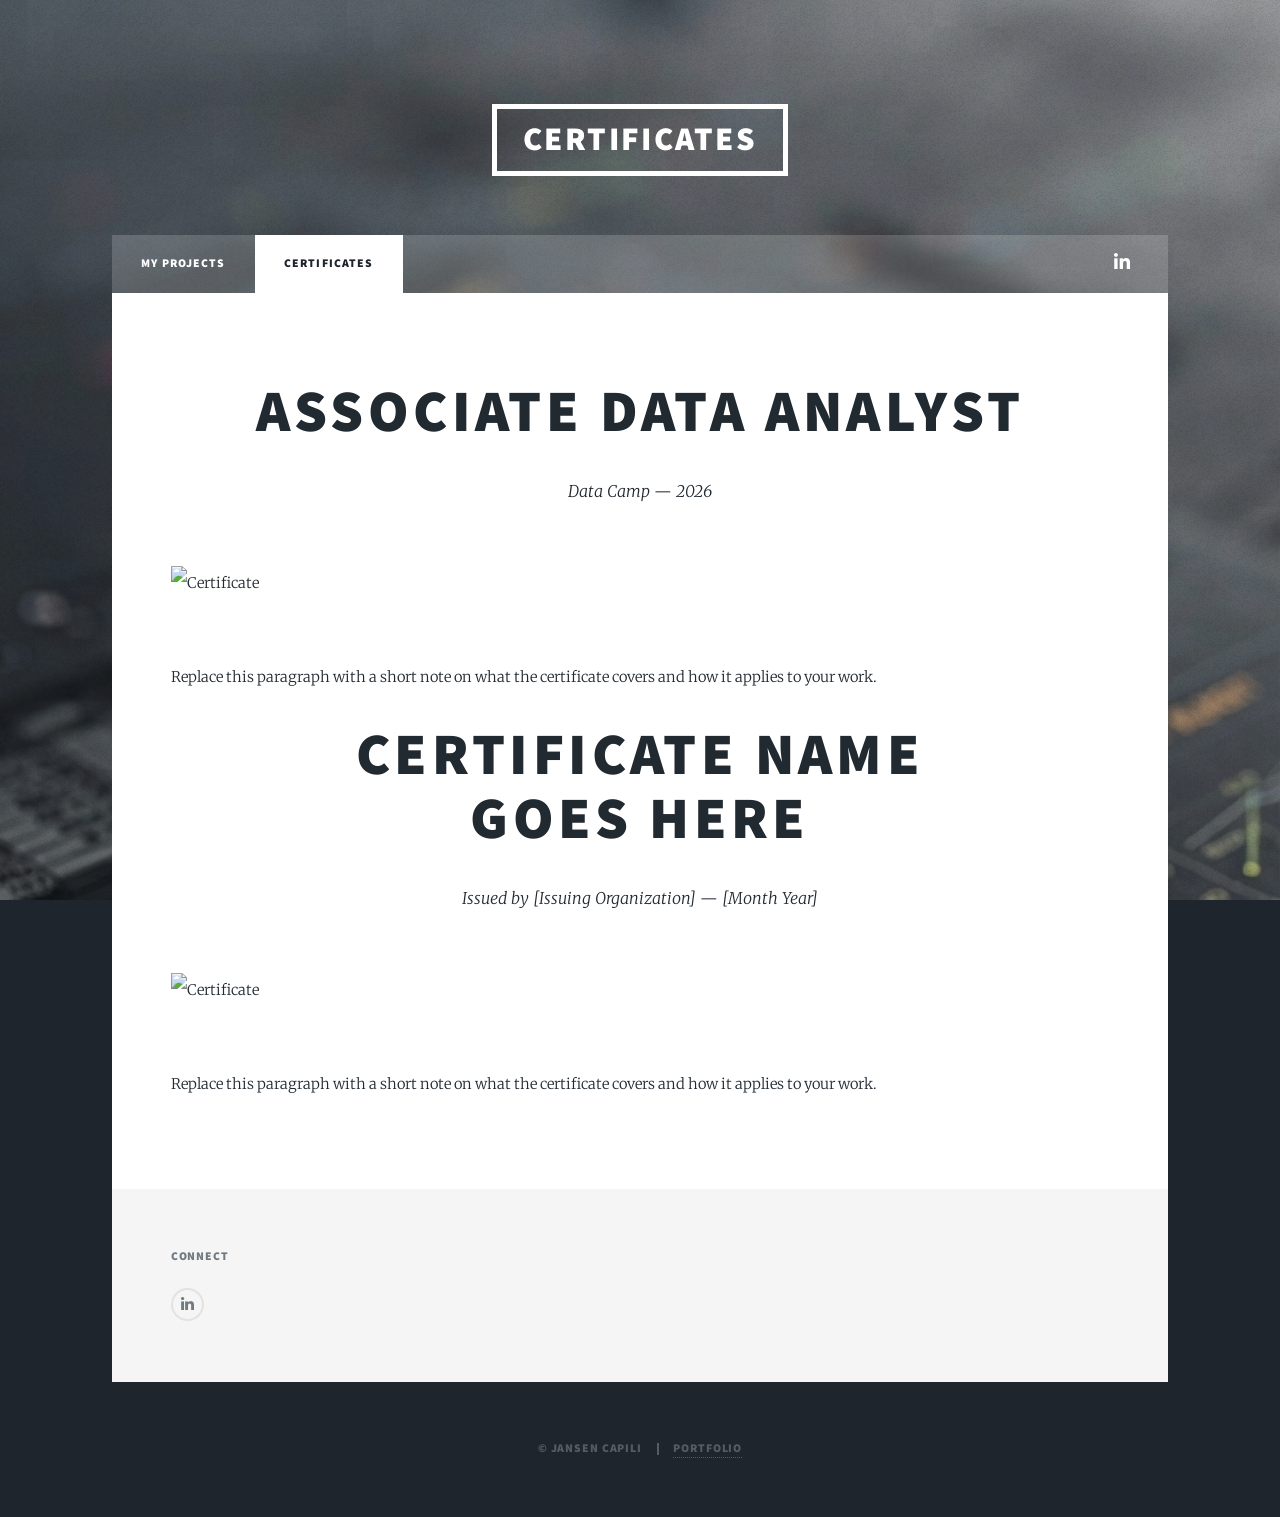
==== certificate.html @ ff9d9c73 "Update certificate image source to PDF file" ====
<!DOCTYPE HTML>
<html>
	<head>
		<title>Certificates | Jansen Capili</title>
		<meta charset="utf-8" />
		<meta name="viewport" content="width=device-width, initial-scale=1, user-scalable=no" />
		<link rel="stylesheet" href="assets/css/main.css" />
		<noscript><link rel="stylesheet" href="assets/css/noscript.css" /></noscript>
	</head>
	<body class="is-preload">

		<!-- Wrapper -->
			<div id="wrapper">

				<!-- Header -->
					<header id="header">
						<a href="index.html" class="logo">CERTIFICATES</a>
					</header>

				<!-- Nav -->
					<nav id="nav">
						<ul class="links">
							<li><a href="index.html">My Projects</a></li>
							<li class="active"><a href="certificate.html">Certificates</a></li>
						</ul>
						<ul class="icons">
							<li><a href="https://www.linkedin.com/in/gerryjansencapili/" target="_blank" class="icon brands fa-linkedin-in"><span class="label">LinkedIn</span></a></li>
						</ul>
					</nav>

				<!-- Main -->
					<div id="main">

						<!-- Post -->
							<section class="post">
								<header class="major">
									<h1>Associate Data Analyst<br /></h1>
									<p>Data Camp — 2026</p>
								</header>
								<div class="image main"><img src="Certificates/Associate Data Analyst.pdf" alt="Certificate" /></div>
								<p>Replace this paragraph with a short note on what the certificate covers and how it applies to your work.</p>

								<header class="major">
									<h1>Certificate Name<br />
									Goes Here</h1>
									<p>Issued by [Issuing Organization] — [Month Year]</p>
								</header>
								<div class="image main"><img src="images/certificate.jpg" alt="Certificate" /></div>
								<p>Replace this paragraph with a short note on what the certificate covers and how it applies to your work.</p>

							</section>

					</div>

				<!-- Footer -->
					<footer id="footer">
						<section>
							<h3>Connect</h3>
							<ul class="icons alt">
								<li><a href="https://www.linkedin.com/in/gerryjansencapili/" target="_blank" class="icon brands alt fa-linkedin-in"><span class="label">LinkedIn</span></a></li>
							</ul>
						</section>
					</footer>

				<!-- Copyright -->
					<div id="copyright">
						<ul><li>&copy; Jansen Capili</li><li><a href="https://html5up.net">Portfolio</a></li></ul>
					</div>

			</div>

		<!-- Scripts -->
			<script src="assets/js/jquery.min.js"></script>
			<script src="assets/js/jquery.scrollex.min.js"></script>
			<script src="assets/js/jquery.scrolly.min.js"></script>
			<script src="assets/js/browser.min.js"></script>
			<script src="assets/js/breakpoints.min.js"></script>
			<script src="assets/js/util.js"></script>
			<script src="assets/js/main.js"></script>

	</body>
</html>
---- assets/css/main.css ----
@import url(fontawesome-all.min.css);
@import url("https://fonts.googleapis.com/css?family=Merriweather:300,700,300italic,700italic|Source+Sans+Pro:900");

/*
	Massively by HTML5 UP
	html5up.net | @ajlkn
	Free for personal and commercial use under the CCA 3.0 license (html5up.net/license)
*/

html, body, div, span, applet, object,
iframe, h1, h2, h3, h4, h5, h6, p, blockquote,
pre, a, abbr, acronym, address, big, cite,
code, del, dfn, em, img, ins, kbd, q, s, samp,
small, strike, strong, sub, sup, tt, var, b,
u, i, center, dl, dt, dd, ol, ul, li, fieldset,
form, label, legend, table, caption, tbody,
tfoot, thead, tr, th, td, article, aside,
canvas, details, embed, figure, figcaption,
footer, header, hgroup, menu, nav, output, ruby,
section, summary, time, mark, audio, video {
	margin: 0;
	padding: 0;
	border: 0;
	font-size: 100%;
	font: inherit;
	vertical-align: baseline;}

article, aside, details, figcaption, figure,
footer, header, hgroup, menu, nav, section {
	display: block;}

body {
	line-height: 1;
}

ol, ul {
	list-style: none;
}

blockquote, q {
	quotes: none;
}

	blockquote:before, blockquote:after, q:before, q:after {
		content: '';
		content: none;
	}

table {
	border-collapse: collapse;
	border-spacing: 0;
}

body {
	-webkit-text-size-adjust: none;
}

mark {
	background-color: transparent;
	color: inherit;
}

input::-moz-focus-inner {
	border: 0;
	padding: 0;
}

input, select, textarea {
	-moz-appearance: none;
	-webkit-appearance: none;
	-ms-appearance: none;
	appearance: none;
}

/* Basic */

	@-ms-viewport {
		width: device-width;
	}

	body {
		-ms-overflow-style: scrollbar;
	}

	@media screen and (max-width: 480px) {

		html, body {
			min-width: 320px;
		}

	}

	html {
		box-sizing: border-box;
	}

	*, *:before, *:after {
		box-sizing: inherit;
	}

	body {
		background-color: #1e252d;
	}

		body.is-preload *, body.is-preload *:before, body.is-preload *:after {
			-moz-animation: none !important;
			-webkit-animation: none !important;
			-ms-animation: none !important;
			animation: none !important;
			-moz-transition: none !important;
			-webkit-transition: none !important;
			-ms-transition: none !important;
			transition: none !important;
		}

/* Type */

	html {
		font-size: 16pt;
	}

		@media screen and (max-width: 1680px) {

			html {
				font-size: 12pt;
			}

		}

		@media screen and (max-width: 1280px) {

			html {
				font-size: 11pt;
			}

		}

		@media screen and (max-width: 360px) {

			html {
				font-size: 10pt;
			}

		}

	body {
		color: #212931;
	}

	body, input, select, textarea {
		font-family: "Merriweather", Georgia, serif;
		font-weight: 300;
		font-size: 1rem;
		line-height: 2.375;
	}

	a {
		-moz-transition: color 0.2s ease-in-out, background-color 0.2s ease-in-out, border-color 0.2s ease-in-out, box-shadow 0.2s ease-in-out;
		-webkit-transition: color 0.2s ease-in-out, background-color 0.2s ease-in-out, border-color 0.2s ease-in-out, box-shadow 0.2s ease-in-out;
		-ms-transition: color 0.2s ease-in-out, background-color 0.2s ease-in-out, border-color 0.2s ease-in-out, box-shadow 0.2s ease-in-out;
		transition: color 0.2s ease-in-out, background-color 0.2s ease-in-out, border-color 0.2s ease-in-out, box-shadow 0.2s ease-in-out;
		border-bottom: dotted 1px;
		text-decoration: none;
	}

		a:hover {
			border-bottom-color: transparent;
		}

	strong, b {
		font-weight: 600;
	}

	em, i {
		font-style: italic;
	}

	p {
		text-align: justify;
		margin: 0 0 2rem 0;
	}

	h1, h2, h3, h4, h5, h6 {
		font-family: "Source Sans Pro", Helvetica, sans-serif;
		font-weight: 900;
		line-height: 1.5;
		letter-spacing: 0.075em;
		text-transform: uppercase;
		margin: 0 0 1rem 0;
	}

		h1 a, h2 a, h3 a, h4 a, h5 a, h6 a {
			border-bottom: 0;
			color: inherit;
			text-decoration: none;
		}

	h1 {
		font-size: 4rem;
		line-height: 1.1;
		margin: 0 0 2rem 0;
	}

	h2 {
		font-size: 1.75rem;
		line-height: 1.3;
		margin: 0 0 1.5rem 0;
	}

	h3 {
		font-size: 1.25rem;
		margin: 0 0 1.5rem 0;
	}

	h4 {
		font-size: 1rem;
	}

	h5 {
		font-size: 0.9rem;
	}

	h6 {
		font-size: 0.8rem;
	}

	sub {
		font-size: 0.8rem;
		position: relative;
		top: 0.5rem;
	}

	sup {
		font-size: 0.8rem;
		position: relative;
		top: -0.5rem;
	}

	blockquote {
		border-left: solid 4px;
		font-style: italic;
		margin: 0 0 2rem 0;
		padding: 0.5rem 0 0.5rem 2rem;
	}

	code {
		border: solid 2px;
		font-family: "Courier New", monospace;
		font-size: 0.9rem;
		margin: 0 0.25rem;
		padding: 0.25rem 0.65rem;
	}

	pre {
		-webkit-overflow-scrolling: touch;
		font-family: "Courier New", monospace;
		font-size: 0.9rem;
		margin: 0 0 2rem 0;
	}

		pre code {
			display: block;
			line-height: 1.75;
			padding: 1rem 1.5rem;
			overflow-x: auto;
		}

	hr {
		border: 0;
		border-bottom: solid 2px;
		margin: 3rem 0;
	}

		hr.major {
			margin: 5rem 0;
		}

	.align-left {
		text-align: left;
	}

	.align-center {
		text-align: center;
	}

	.align-right {
		text-align: right;
	}

	input, select, textarea {
		color: #212931;
	}

	a {
		color: #212931;
		border-bottom-color: rgba(33, 41, 49, 0.5);
	}

		a:hover {
			border-bottom-color: transparent;
			color: #18bfef !important;
		}

	strong, b {
		color: #212931;
	}

	h1, h2, h3, h4, h5, h6 {
		color: #212931;
	}

	blockquote {
		border-left-color: #eeeeee;
	}

	code {
		background: rgba(220, 220, 220, 0.25);
		border-color: #eeeeee;
	}

	hr {
		border-bottom-color: #eeeeee;
	}

/* Row */

	.row {
		display: flex;
		flex-wrap: wrap;
		box-sizing: border-box;
		align-items: stretch;
	}

		.row > * {
			box-sizing: border-box;
		}

		.row.gtr-uniform > * > :last-child {
			margin-bottom: 0;
		}

		.row.aln-left {
			justify-content: flex-start;
		}

		.row.aln-center {
			justify-content: center;
		}

		.row.aln-right {
			justify-content: flex-end;
		}

		.row.aln-top {
			align-items: flex-start;
		}

		.row.aln-middle {
			align-items: center;
		}

		.row.aln-bottom {
			align-items: flex-end;
		}

		.row > .imp {
			order: -1;
		}

		.row > .col-1 {
			width: 8.33333%;
		}

		.row > .off-1 {
			margin-left: 8.33333%;
		}

		.row > .col-2 {
			width: 16.66667%;
		}

		.row > .off-2 {
			margin-left: 16.66667%;
		}

		.row > .col-3 {
			width: 25%;
		}

		.row > .off-3 {
			margin-left: 25%;
		}

		.row > .col-4 {
			width: 33.33333%;
		}

		.row > .off-4 {
			margin-left: 33.33333%;
		}

		.row > .col-5 {
			width: 41.66667%;
		}

		.row > .off-5 {
			margin-left: 41.66667%;
		}

		.row > .col-6 {
			width: 50%;
		}

		.row > .off-6 {
			margin-left: 50%;
		}

		.row > .col-7 {
			width: 58.33333%;
		}

		.row > .off-7 {
			margin-left: 58.33333%;
		}

		.row > .col-8 {
			width: 66.66667%;
		}

		.row > .off-8 {
			margin-left: 66.66667%;
		}

		.row > .col-9 {
			width: 75%;
		}

		.row > .off-9 {
			margin-left: 75%;
		}

		.row > .col-10 {
			width: 83.33333%;
		}

		.row > .off-10 {
			margin-left: 83.33333%;
		}

		.row > .col-11 {
			width: 91.66667%;
		}

		.row > .off-11 {
			margin-left: 91.66667%;
		}

		.row > .col-12 {
			width: 100%;
		}

		.row > .off-12 {
			margin-left: 100%;
		}

		.row.gtr-0 {
			margin-top: 0;
			margin-left: 0rem;
		}

			.row.gtr-0 > * {
				padding: 0 0 0 0rem;
			}

			.row.gtr-0.gtr-uniform {
				margin-top: 0rem;
			}

				.row.gtr-0.gtr-uniform > * {
					padding-top: 0rem;
				}

		.row.gtr-25 {
			margin-top: 0;
			margin-left: -0.375rem;
		}

			.row.gtr-25 > * {
				padding: 0 0 0 0.375rem;
			}

			.row.gtr-25.gtr-uniform {
				margin-top: -0.375rem;
			}

				.row.gtr-25.gtr-uniform > * {
					padding-top: 0.375rem;
				}

		.row.gtr-50 {
			margin-top: 0;
			margin-left: -0.75rem;
		}

			.row.gtr-50 > * {
				padding: 0 0 0 0.75rem;
			}

			.row.gtr-50.gtr-uniform {
				margin-top: -0.75rem;
			}

				.row.gtr-50.gtr-uniform > * {
					padding-top: 0.75rem;
				}

		.row {
			margin-top: 0;
			margin-left: -1.5rem;
		}

			.row > * {
				padding: 0 0 0 1.5rem;
			}

			.row.gtr-uniform {
				margin-top: -1.5rem;
			}

				.row.gtr-uniform > * {
					padding-top: 1.5rem;
				}

		.row.gtr-150 {
			margin-top: 0;
			margin-left: -2.25rem;
		}

			.row.gtr-150 > * {
				padding: 0 0 0 2.25rem;
			}

			.row.gtr-150.gtr-uniform {
				margin-top: -2.25rem;
			}

				.row.gtr-150.gtr-uniform > * {
					padding-top: 2.25rem;
				}

		.row.gtr-200 {
			margin-top: 0;
			margin-left: -3rem;
		}

			.row.gtr-200 > * {
				padding: 0 0 0 3rem;
			}

			.row.gtr-200.gtr-uniform {
				margin-top: -3rem;
			}

				.row.gtr-200.gtr-uniform > * {
					padding-top: 3rem;
				}

		@media screen and (max-width: 1680px) {

			.row {
				display: flex;
				flex-wrap: wrap;
				box-sizing: border-box;
				align-items: stretch;
			}

				.row > * {
					box-sizing: border-box;
				}

				.row.gtr-uniform > * > :last-child {
					margin-bottom: 0;
				}

				.row.aln-left {
					justify-content: flex-start;
				}

				.row.aln-center {
					justify-content: center;
				}

				.row.aln-right {
					justify-content: flex-end;
				}

				.row.aln-top {
					align-items: flex-start;
				}

				.row.aln-middle {
					align-items: center;
				}

				.row.aln-bottom {
					align-items: flex-end;
				}

				.row > .imp-xlarge {
					order: -1;
				}

				.row > .col-1-xlarge {
					width: 8.33333%;
				}

				.row > .off-1-xlarge {
					margin-left: 8.33333%;
				}

				.row > .col-2-xlarge {
					width: 16.66667%;
				}

				.row > .off-2-xlarge {
					margin-left: 16.66667%;
				}

				.row > .col-3-xlarge {
					width: 25%;
				}

				.row > .off-3-xlarge {
					margin-left: 25%;
				}

				.row > .col-4-xlarge {
					width: 33.33333%;
				}

				.row > .off-4-xlarge {
					margin-left: 33.33333%;
				}

				.row > .col-5-xlarge {
					width: 41.66667%;
				}

				.row > .off-5-xlarge {
					margin-left: 41.66667%;
				}

				.row > .col-6-xlarge {
					width: 50%;
				}

				.row > .off-6-xlarge {
					margin-left: 50%;
				}

				.row > .col-7-xlarge {
					width: 58.33333%;
				}

				.row > .off-7-xlarge {
					margin-left: 58.33333%;
				}

				.row > .col-8-xlarge {
					width: 66.66667%;
				}

				.row > .off-8-xlarge {
					margin-left: 66.66667%;
				}

				.row > .col-9-xlarge {
					width: 75%;
				}

				.row > .off-9-xlarge {
					margin-left: 75%;
				}

				.row > .col-10-xlarge {
					width: 83.33333%;
				}

				.row > .off-10-xlarge {
					margin-left: 83.33333%;
				}

				.row > .col-11-xlarge {
					width: 91.66667%;
				}

				.row > .off-11-xlarge {
					margin-left: 91.66667%;
				}

				.row > .col-12-xlarge {
					width: 100%;
				}

				.row > .off-12-xlarge {
					margin-left: 100%;
				}

				.row.gtr-0 {
					margin-top: 0;
					margin-left: 0rem;
				}

					.row.gtr-0 > * {
						padding: 0 0 0 0rem;
					}

					.row.gtr-0.gtr-uniform {
						margin-top: 0rem;
					}

						.row.gtr-0.gtr-uniform > * {
							padding-top: 0rem;
						}

				.row.gtr-25 {
					margin-top: 0;
					margin-left: -0.375rem;
				}

					.row.gtr-25 > * {
						padding: 0 0 0 0.375rem;
					}

					.row.gtr-25.gtr-uniform {
						margin-top: -0.375rem;
					}

						.row.gtr-25.gtr-uniform > * {
							padding-top: 0.375rem;
						}

				.row.gtr-50 {
					margin-top: 0;
					margin-left: -0.75rem;
				}

					.row.gtr-50 > * {
						padding: 0 0 0 0.75rem;
					}

					.row.gtr-50.gtr-uniform {
						margin-top: -0.75rem;
					}

						.row.gtr-50.gtr-uniform > * {
							padding-top: 0.75rem;
						}

				.row {
					margin-top: 0;
					margin-left: -1.5rem;
				}

					.row > * {
						padding: 0 0 0 1.5rem;
					}

					.row.gtr-uniform {
						margin-top: -1.5rem;
					}

						.row.gtr-uniform > * {
							padding-top: 1.5rem;
						}

				.row.gtr-150 {
					margin-top: 0;
					margin-left: -2.25rem;
				}

					.row.gtr-150 > * {
						padding: 0 0 0 2.25rem;
					}

					.row.gtr-150.gtr-uniform {
						margin-top: -2.25rem;
					}

						.row.gtr-150.gtr-uniform > * {
							padding-top: 2.25rem;
						}

				.row.gtr-200 {
					margin-top: 0;
					margin-left: -3rem;
				}

					.row.gtr-200 > * {
						padding: 0 0 0 3rem;
					}

					.row.gtr-200.gtr-uniform {
						margin-top: -3rem;
					}

						.row.gtr-200.gtr-uniform > * {
							padding-top: 3rem;
						}

		}

		@media screen and (max-width: 1280px) {

			.row {
				display: flex;
				flex-wrap: wrap;
				box-sizing: border-box;
				align-items: stretch;
			}

				.row > * {
					box-sizing: border-box;
				}

				.row.gtr-uniform > * > :last-child {
					margin-bottom: 0;
				}

				.row.aln-left {
					justify-content: flex-start;
				}

				.row.aln-center {
					justify-content: center;
				}

				.row.aln-right {
					justify-content: flex-end;
				}

				.row.aln-top {
					align-items: flex-start;
				}

				.row.aln-middle {
					align-items: center;
				}

				.row.aln-bottom {
					align-items: flex-end;
				}

				.row > .imp-large {
					order: -1;
				}

				.row > .col-1-large {
					width: 8.33333%;
				}

				.row > .off-1-large {
					margin-left: 8.33333%;
				}

				.row > .col-2-large {
					width: 16.66667%;
				}

				.row > .off-2-large {
					margin-left: 16.66667%;
				}

				.row > .col-3-large {
					width: 25%;
				}

				.row > .off-3-large {
					margin-left: 25%;
				}

				.row > .col-4-large {
					width: 33.33333%;
				}

				.row > .off-4-large {
					margin-left: 33.33333%;
				}

				.row > .col-5-large {
					width: 41.66667%;
				}

				.row > .off-5-large {
					margin-left: 41.66667%;
				}

				.row > .col-6-large {
					width: 50%;
				}

				.row > .off-6-large {
					margin-left: 50%;
				}

				.row > .col-7-large {
					width: 58.33333%;
				}

				.row > .off-7-large {
					margin-left: 58.33333%;
				}

				.row > .col-8-large {
					width: 66.66667%;
				}

				.row > .off-8-large {
					margin-left: 66.66667%;
				}

				.row > .col-9-large {
					width: 75%;
				}

				.row > .off-9-large {
					margin-left: 75%;
				}

				.row > .col-10-large {
					width: 83.33333%;
				}

				.row > .off-10-large {
					margin-left: 83.33333%;
				}

				.row > .col-11-large {
					width: 91.66667%;
				}

				.row > .off-11-large {
					margin-left: 91.66667%;
				}

				.row > .col-12-large {
					width: 100%;
				}

				.row > .off-12-large {
					margin-left: 100%;
				}

				.row.gtr-0 {
					margin-top: 0;
					margin-left: 0rem;
				}

					.row.gtr-0 > * {
						padding: 0 0 0 0rem;
					}

					.row.gtr-0.gtr-uniform {
						margin-top: 0rem;
					}

						.row.gtr-0.gtr-uniform > * {
							padding-top: 0rem;
						}

				.row.gtr-25 {
					margin-top: 0;
					margin-left: -0.375rem;
				}

					.row.gtr-25 > * {
						padding: 0 0 0 0.375rem;
					}

					.row.gtr-25.gtr-uniform {
						margin-top: -0.375rem;
					}

						.row.gtr-25.gtr-uniform > * {
							padding-top: 0.375rem;
						}

				.row.gtr-50 {
					margin-top: 0;
					margin-left: -0.75rem;
				}

					.row.gtr-50 > * {
						padding: 0 0 0 0.75rem;
					}

					.row.gtr-50.gtr-uniform {
						margin-top: -0.75rem;
					}

						.row.gtr-50.gtr-uniform > * {
							padding-top: 0.75rem;
						}

				.row {
					margin-top: 0;
					margin-left: -1.5rem;
				}

					.row > * {
						padding: 0 0 0 1.5rem;
					}

					.row.gtr-uniform {
						margin-top: -1.5rem;
					}

						.row.gtr-uniform > * {
							padding-top: 1.5rem;
						}

				.row.gtr-150 {
					margin-top: 0;
					margin-left: -2.25rem;
				}

					.row.gtr-150 > * {
						padding: 0 0 0 2.25rem;
					}

					.row.gtr-150.gtr-uniform {
						margin-top: -2.25rem;
					}

						.row.gtr-150.gtr-uniform > * {
							padding-top: 2.25rem;
						}

				.row.gtr-200 {
					margin-top: 0;
					margin-left: -3rem;
				}

					.row.gtr-200 > * {
						padding: 0 0 0 3rem;
					}

					.row.gtr-200.gtr-uniform {
						margin-top: -3rem;
					}

						.row.gtr-200.gtr-uniform > * {
							padding-top: 3rem;
						}

		}

		@media screen and (max-width: 980px) {

			.row {
				display: flex;
				flex-wrap: wrap;
				box-sizing: border-box;
				align-items: stretch;
			}

				.row > * {
					box-sizing: border-box;
				}

				.row.gtr-uniform > * > :last-child {
					margin-bottom: 0;
				}

				.row.aln-left {
					justify-content: flex-start;
				}

				.row.aln-center {
					justify-content: center;
				}

				.row.aln-right {
					justify-content: flex-end;
				}

				.row.aln-top {
					align-items: flex-start;
				}

				.row.aln-middle {
					align-items: center;
				}

				.row.aln-bottom {
					align-items: flex-end;
				}

				.row > .imp-medium {
					order: -1;
				}

				.row > .col-1-medium {
					width: 8.33333%;
				}

				.row > .off-1-medium {
					margin-left: 8.33333%;
				}

				.row > .col-2-medium {
					width: 16.66667%;
				}

				.row > .off-2-medium {
					margin-left: 16.66667%;
				}

				.row > .col-3-medium {
					width: 25%;
				}

				.row > .off-3-medium {
					margin-left: 25%;
				}

				.row > .col-4-medium {
					width: 33.33333%;
				}

				.row > .off-4-medium {
					margin-left: 33.33333%;
				}

				.row > .col-5-medium {
					width: 41.66667%;
				}

				.row > .off-5-medium {
					margin-left: 41.66667%;
				}

				.row > .col-6-medium {
					width: 50%;
				}

				.row > .off-6-medium {
					margin-left: 50%;
				}

				.row > .col-7-medium {
					width: 58.33333%;
				}

				.row > .off-7-medium {
					margin-left: 58.33333%;
				}

				.row > .col-8-medium {
					width: 66.66667%;
				}

				.row > .off-8-medium {
					margin-left: 66.66667%;
				}

				.row > .col-9-medium {
					width: 75%;
				}

				.row > .off-9-medium {
					margin-left: 75%;
				}

				.row > .col-10-medium {
					width: 83.33333%;
				}

				.row > .off-10-medium {
					margin-left: 83.33333%;
				}

				.row > .col-11-medium {
					width: 91.66667%;
				}

				.row > .off-11-medium {
					margin-left: 91.66667%;
				}

				.row > .col-12-medium {
					width: 100%;
				}

				.row > .off-12-medium {
					margin-left: 100%;
				}

				.row.gtr-0 {
					margin-top: 0;
					margin-left: 0rem;
				}

					.row.gtr-0 > * {
						padding: 0 0 0 0rem;
					}

					.row.gtr-0.gtr-uniform {
						margin-top: 0rem;
					}

						.row.gtr-0.gtr-uniform > * {
							padding-top: 0rem;
						}

				.row.gtr-25 {
					margin-top: 0;
					margin-left: -0.375rem;
				}

					.row.gtr-25 > * {
						padding: 0 0 0 0.375rem;
					}

					.row.gtr-25.gtr-uniform {
						margin-top: -0.375rem;
					}

						.row.gtr-25.gtr-uniform > * {
							padding-top: 0.375rem;
						}

				.row.gtr-50 {
					margin-top: 0;
					margin-left: -0.75rem;
				}

					.row.gtr-50 > * {
						padding: 0 0 0 0.75rem;
					}

					.row.gtr-50.gtr-uniform {
						margin-top: -0.75rem;
					}

						.row.gtr-50.gtr-uniform > * {
							padding-top: 0.75rem;
						}

				.row {
					margin-top: 0;
					margin-left: -1.5rem;
				}

					.row > * {
						padding: 0 0 0 1.5rem;
					}

					.row.gtr-uniform {
						margin-top: -1.5rem;
					}

						.row.gtr-uniform > * {
							padding-top: 1.5rem;
						}

				.row.gtr-150 {
					margin-top: 0;
					margin-left: -2.25rem;
				}

					.row.gtr-150 > * {
						padding: 0 0 0 2.25rem;
					}

					.row.gtr-150.gtr-uniform {
						margin-top: -2.25rem;
					}

						.row.gtr-150.gtr-uniform > * {
							padding-top: 2.25rem;
						}

				.row.gtr-200 {
					margin-top: 0;
					margin-left: -3rem;
				}

					.row.gtr-200 > * {
						padding: 0 0 0 3rem;
					}

					.row.gtr-200.gtr-uniform {
						margin-top: -3rem;
					}

						.row.gtr-200.gtr-uniform > * {
							padding-top: 3rem;
						}

		}

		@media screen and (max-width: 736px) {

			.row {
				display: flex;
				flex-wrap: wrap;
				box-sizing: border-box;
				align-items: stretch;
			}

				.row > * {
					box-sizing: border-box;
				}

				.row.gtr-uniform > * > :last-child {
					margin-bottom: 0;
				}

				.row.aln-left {
					justify-content: flex-start;
				}

				.row.aln-center {
					justify-content: center;
				}

				.row.aln-right {
					justify-content: flex-end;
				}

				.row.aln-top {
					align-items: flex-start;
				}

				.row.aln-middle {
					align-items: center;
				}

				.row.aln-bottom {
					align-items: flex-end;
				}

				.row > .imp-small {
					order: -1;
				}

				.row > .col-1-small {
					width: 8.33333%;
				}

				.row > .off-1-small {
					margin-left: 8.33333%;
				}

				.row > .col-2-small {
					width: 16.66667%;
				}

				.row > .off-2-small {
					margin-left: 16.66667%;
				}

				.row > .col-3-small {
					width: 25%;
				}

				.row > .off-3-small {
					margin-left: 25%;
				}

				.row > .col-4-small {
					width: 33.33333%;
				}

				.row > .off-4-small {
					margin-left: 33.33333%;
				}

				.row > .col-5-small {
					width: 41.66667%;
				}

				.row > .off-5-small {
					margin-left: 41.66667%;
				}

				.row > .col-6-small {
					width: 50%;
				}

				.row > .off-6-small {
					margin-left: 50%;
				}

				.row > .col-7-small {
					width: 58.33333%;
				}

				.row > .off-7-small {
					margin-left: 58.33333%;
				}

				.row > .col-8-small {
					width: 66.66667%;
				}

				.row > .off-8-small {
					margin-left: 66.66667%;
				}

				.row > .col-9-small {
					width: 75%;
				}

				.row > .off-9-small {
					margin-left: 75%;
				}

				.row > .col-10-small {
					width: 83.33333%;
				}

				.row > .off-10-small {
					margin-left: 83.33333%;
				}

				.row > .col-11-small {
					width: 91.66667%;
				}

				.row > .off-11-small {
					margin-left: 91.66667%;
				}

				.row > .col-12-small {
					width: 100%;
				}

				.row > .off-12-small {
					margin-left: 100%;
				}

				.row.gtr-0 {
					margin-top: 0;
					margin-left: 0rem;
				}

					.row.gtr-0 > * {
						padding: 0 0 0 0rem;
					}

					.row.gtr-0.gtr-uniform {
						margin-top: 0rem;
					}

						.row.gtr-0.gtr-uniform > * {
							padding-top: 0rem;
						}

				.row.gtr-25 {
					margin-top: 0;
					margin-left: -0.375rem;
				}

					.row.gtr-25 > * {
						padding: 0 0 0 0.375rem;
					}

					.row.gtr-25.gtr-uniform {
						margin-top: -0.375rem;
					}

						.row.gtr-25.gtr-uniform > * {
							padding-top: 0.375rem;
						}

				.row.gtr-50 {
					margin-top: 0;
					margin-left: -0.75rem;
				}

					.row.gtr-50 > * {
						padding: 0 0 0 0.75rem;
					}

					.row.gtr-50.gtr-uniform {
						margin-top: -0.75rem;
					}

						.row.gtr-50.gtr-uniform > * {
							padding-top: 0.75rem;
						}

				.row {
					margin-top: 0;
					margin-left: -1.5rem;
				}

					.row > * {
						padding: 0 0 0 1.5rem;
					}

					.row.gtr-uniform {
						margin-top: -1.5rem;
					}

						.row.gtr-uniform > * {
							padding-top: 1.5rem;
						}

				.row.gtr-150 {
					margin-top: 0;
					margin-left: -2.25rem;
				}

					.row.gtr-150 > * {
						padding: 0 0 0 2.25rem;
					}

					.row.gtr-150.gtr-uniform {
						margin-top: -2.25rem;
					}

						.row.gtr-150.gtr-uniform > * {
							padding-top: 2.25rem;
						}

				.row.gtr-200 {
					margin-top: 0;
					margin-left: -3rem;
				}

					.row.gtr-200 > * {
						padding: 0 0 0 3rem;
					}

					.row.gtr-200.gtr-uniform {
						margin-top: -3rem;
					}

						.row.gtr-200.gtr-uniform > * {
							padding-top: 3rem;
						}

		}

		@media screen and (max-width: 480px) {

			.row {
				display: flex;
				flex-wrap: wrap;
				box-sizing: border-box;
				align-items: stretch;
			}

				.row > * {
					box-sizing: border-box;
				}

				.row.gtr-uniform > * > :last-child {
					margin-bottom: 0;
				}

				.row.aln-left {
					justify-content: flex-start;
				}

				.row.aln-center {
					justify-content: center;
				}

				.row.aln-right {
					justify-content: flex-end;
				}

				.row.aln-top {
					align-items: flex-start;
				}

				.row.aln-middle {
					align-items: center;
				}

				.row.aln-bottom {
					align-items: flex-end;
				}

				.row > .imp-xsmall {
					order: -1;
				}

				.row > .col-1-xsmall {
					width: 8.33333%;
				}

				.row > .off-1-xsmall {
					margin-left: 8.33333%;
				}

				.row > .col-2-xsmall {
					width: 16.66667%;
				}

				.row > .off-2-xsmall {
					margin-left: 16.66667%;
				}

				.row > .col-3-xsmall {
					width: 25%;
				}

				.row > .off-3-xsmall {
					margin-left: 25%;
				}

				.row > .col-4-xsmall {
					width: 33.33333%;
				}

				.row > .off-4-xsmall {
					margin-left: 33.33333%;
				}

				.row > .col-5-xsmall {
					width: 41.66667%;
				}

				.row > .off-5-xsmall {
					margin-left: 41.66667%;
				}

				.row > .col-6-xsmall {
					width: 50%;
				}

				.row > .off-6-xsmall {
					margin-left: 50%;
				}

				.row > .col-7-xsmall {
					width: 58.33333%;
				}

				.row > .off-7-xsmall {
					margin-left: 58.33333%;
				}

				.row > .col-8-xsmall {
					width: 66.66667%;
				}

				.row > .off-8-xsmall {
					margin-left: 66.66667%;
				}

				.row > .col-9-xsmall {
					width: 75%;
				}

				.row > .off-9-xsmall {
					margin-left: 75%;
				}

				.row > .col-10-xsmall {
					width: 83.33333%;
				}

				.row > .off-10-xsmall {
					margin-left: 83.33333%;
				}

				.row > .col-11-xsmall {
					width: 91.66667%;
				}

				.row > .off-11-xsmall {
					margin-left: 91.66667%;
				}

				.row > .col-12-xsmall {
					width: 100%;
				}

				.row > .off-12-xsmall {
					margin-left: 100%;
				}

				.row.gtr-0 {
					margin-top: 0;
					margin-left: 0rem;
				}

					.row.gtr-0 > * {
						padding: 0 0 0 0rem;
					}

					.row.gtr-0.gtr-uniform {
						margin-top: 0rem;
					}

						.row.gtr-0.gtr-uniform > * {
							padding-top: 0rem;
						}

				.row.gtr-25 {
					margin-top: 0;
					margin-left: -0.375rem;
				}

					.row.gtr-25 > * {
						padding: 0 0 0 0.375rem;
					}

					.row.gtr-25.gtr-uniform {
						margin-top: -0.375rem;
					}

						.row.gtr-25.gtr-uniform > * {
							padding-top: 0.375rem;
						}

				.row.gtr-50 {
					margin-top: 0;
					margin-left: -0.75rem;
				}

					.row.gtr-50 > * {
						padding: 0 0 0 0.75rem;
					}

					.row.gtr-50.gtr-uniform {
						margin-top: -0.75rem;
					}

						.row.gtr-50.gtr-uniform > * {
							padding-top: 0.75rem;
						}

				.row {
					margin-top: 0;
					margin-left: -1.5rem;
				}

					.row > * {
						padding: 0 0 0 1.5rem;
					}

					.row.gtr-uniform {
						margin-top: -1.5rem;
					}

						.row.gtr-uniform > * {
							padding-top: 1.5rem;
						}

				.row.gtr-150 {
					margin-top: 0;
					margin-left: -2.25rem;
				}

					.row.gtr-150 > * {
						padding: 0 0 0 2.25rem;
					}

					.row.gtr-150.gtr-uniform {
						margin-top: -2.25rem;
					}

						.row.gtr-150.gtr-uniform > * {
							padding-top: 2.25rem;
						}

				.row.gtr-200 {
					margin-top: 0;
					margin-left: -3rem;
				}

					.row.gtr-200 > * {
						padding: 0 0 0 3rem;
					}

					.row.gtr-200.gtr-uniform {
						margin-top: -3rem;
					}

						.row.gtr-200.gtr-uniform > * {
							padding-top: 3rem;
						}

		}

		@media screen and (max-width: 360px) {

			.row {
				display: flex;
				flex-wrap: wrap;
				box-sizing: border-box;
				align-items: stretch;
			}

				.row > * {
					box-sizing: border-box;
				}

				.row.gtr-uniform > * > :last-child {
					margin-bottom: 0;
				}

				.row.aln-left {
					justify-content: flex-start;
				}

				.row.aln-center {
					justify-content: center;
				}

				.row.aln-right {
					justify-content: flex-end;
				}

				.row.aln-top {
					align-items: flex-start;
				}

				.row.aln-middle {
					align-items: center;
				}

				.row.aln-bottom {
					align-items: flex-end;
				}

				.row > .imp-xxsmall {
					order: -1;
				}

				.row > .col-1-xxsmall {
					width: 8.33333%;
				}

				.row > .off-1-xxsmall {
					margin-left: 8.33333%;
				}

				.row > .col-2-xxsmall {
					width: 16.66667%;
				}

				.row > .off-2-xxsmall {
					margin-left: 16.66667%;
				}

				.row > .col-3-xxsmall {
					width: 25%;
				}

				.row > .off-3-xxsmall {
					margin-left: 25%;
				}

				.row > .col-4-xxsmall {
					width: 33.33333%;
				}

				.row > .off-4-xxsmall {
					margin-left: 33.33333%;
				}

				.row > .col-5-xxsmall {
					width: 41.66667%;
				}

				.row > .off-5-xxsmall {
					margin-left: 41.66667%;
				}

				.row > .col-6-xxsmall {
					width: 50%;
				}

				.row > .off-6-xxsmall {
					margin-left: 50%;
				}

				.row > .col-7-xxsmall {
					width: 58.33333%;
				}

				.row > .off-7-xxsmall {
					margin-left: 58.33333%;
				}

				.row > .col-8-xxsmall {
					width: 66.66667%;
				}

				.row > .off-8-xxsmall {
					margin-left: 66.66667%;
				}

				.row > .col-9-xxsmall {
					width: 75%;
				}

				.row > .off-9-xxsmall {
					margin-left: 75%;
				}

				.row > .col-10-xxsmall {
					width: 83.33333%;
				}

				.row > .off-10-xxsmall {
					margin-left: 83.33333%;
				}

				.row > .col-11-xxsmall {
					width: 91.66667%;
				}

				.row > .off-11-xxsmall {
					margin-left: 91.66667%;
				}

				.row > .col-12-xxsmall {
					width: 100%;
				}

				.row > .off-12-xxsmall {
					margin-left: 100%;
				}

				.row.gtr-0 {
					margin-top: 0;
					margin-left: 0rem;
				}

					.row.gtr-0 > * {
						padding: 0 0 0 0rem;
					}

					.row.gtr-0.gtr-uniform {
						margin-top: 0rem;
					}

						.row.gtr-0.gtr-uniform > * {
							padding-top: 0rem;
						}

				.row.gtr-25 {
					margin-top: 0;
					margin-left: -0.375rem;
				}

					.row.gtr-25 > * {
						padding: 0 0 0 0.375rem;
					}

					.row.gtr-25.gtr-uniform {
						margin-top: -0.375rem;
					}

						.row.gtr-25.gtr-uniform > * {
							padding-top: 0.375rem;
						}

				.row.gtr-50 {
					margin-top: 0;
					margin-left: -0.75rem;
				}

					.row.gtr-50 > * {
						padding: 0 0 0 0.75rem;
					}

					.row.gtr-50.gtr-uniform {
						margin-top: -0.75rem;
					}

						.row.gtr-50.gtr-uniform > * {
							padding-top: 0.75rem;
						}

				.row {
					margin-top: 0;
					margin-left: -1.5rem;
				}

					.row > * {
						padding: 0 0 0 1.5rem;
					}

					.row.gtr-uniform {
						margin-top: -1.5rem;
					}

						.row.gtr-uniform > * {
							padding-top: 1.5rem;
						}

				.row.gtr-150 {
					margin-top: 0;
					margin-left: -2.25rem;
				}

					.row.gtr-150 > * {
						padding: 0 0 0 2.25rem;
					}

					.row.gtr-150.gtr-uniform {
						margin-top: -2.25rem;
					}

						.row.gtr-150.gtr-uniform > * {
							padding-top: 2.25rem;
						}

				.row.gtr-200 {
					margin-top: 0;
					margin-left: -3rem;
				}

					.row.gtr-200 > * {
						padding: 0 0 0 3rem;
					}

					.row.gtr-200.gtr-uniform {
						margin-top: -3rem;
					}

						.row.gtr-200.gtr-uniform > * {
							padding-top: 3rem;
						}

		}

/* Box */

	.box {
		border: solid 2px;
		margin-bottom: 2rem;
		padding: 1.5rem;
	}

		.box > :last-child,
		.box > :last-child > :last-child,
		.box > :last-child > :last-child > :last-child {
			margin-bottom: 0;
		}

		.box.alt {
			border: 0;
			border-radius: 0;
			padding: 0;
		}

	.box {
		border-color: #eeeeee;
	}

/* Button */

	input[type="submit"],
	input[type="reset"],
	input[type="button"],
	button,
	.button {
		-moz-appearance: none;
		-webkit-appearance: none;
		-ms-appearance: none;
		appearance: none;
		-moz-transition: background-color 0.2s ease-in-out, box-shadow 0.2s ease-in-out, color 0.2s ease-in-out;
		-webkit-transition: background-color 0.2s ease-in-out, box-shadow 0.2s ease-in-out, color 0.2s ease-in-out;
		-ms-transition: background-color 0.2s ease-in-out, box-shadow 0.2s ease-in-out, color 0.2s ease-in-out;
		transition: background-color 0.2s ease-in-out, box-shadow 0.2s ease-in-out, color 0.2s ease-in-out;
		border: 0;
		border-radius: 0;
		cursor: pointer;
		display: inline-block;
		font-family: "Source Sans Pro", Helvetica, sans-serif;
		font-size: 0.8rem;
		font-weight: 900;
		letter-spacing: 0.075em;
		height: 3rem;
		line-height: 3rem;
		padding: 0 2rem;
		text-align: center;
		text-decoration: none;
		text-transform: uppercase;
		white-space: nowrap;
	}

		input[type="submit"].icon:before,
		input[type="reset"].icon:before,
		input[type="button"].icon:before,
		button.icon:before,
		.button.icon:before {
			margin-right: 0.5rem;
		}

		input[type="submit"].icon.solo,
		input[type="reset"].icon.solo,
		input[type="button"].icon.solo,
		button.icon.solo,
		.button.icon.solo {
			position: relative;
			width: 4rem;
			height: 4rem;
			line-height: 4rem;
			border-radius: 4rem;
			text-indent: 4rem;
			overflow: hidden;
			padding: 0;
			white-space: nowrap;
		}

			input[type="submit"].icon.solo:before,
			input[type="reset"].icon.solo:before,
			input[type="button"].icon.solo:before,
			button.icon.solo:before,
			.button.icon.solo:before {
				position: absolute;
				display: block;
				top: 0;
				left: 0;
				width: inherit;
				height: inherit;
				line-height: inherit;
				font-size: 1.25rem;
				margin-right: 0;
				text-align: center;
				text-indent: 0;
			}

		input[type="submit"].fit,
		input[type="reset"].fit,
		input[type="button"].fit,
		button.fit,
		.button.fit {
			width: 100%;
		}

		input[type="submit"].small,
		input[type="reset"].small,
		input[type="button"].small,
		button.small,
		.button.small {
			font-size: 0.7rem;
			height: 2.5rem;
			line-height: 2.5rem;
			padding: 0 1.5rem;
		}

		input[type="submit"].large,
		input[type="reset"].large,
		input[type="button"].large,
		button.large,
		.button.large {
			font-size: 0.9rem;
			height: 3.5rem;
			line-height: 3.5rem;
			padding: 0 2.75rem;
		}

		@media screen and (max-width: 980px) {

			input[type="submit"],
			input[type="reset"],
			input[type="button"],
			button,
			.button {
				font-size: 0.9rem;
				height: 3.25rem;
				line-height: 3.25rem;
			}

				input[type="submit"].large,
				input[type="reset"].large,
				input[type="button"].large,
				button.large,
				.button.large {
					font-size: 1rem;
					height: 3.75rem;
					line-height: 3.75rem;
				}

		}

		input[type="submit"].disabled, input[type="submit"]:disabled,
		input[type="reset"].disabled,
		input[type="reset"]:disabled,
		input[type="button"].disabled,
		input[type="button"]:disabled,
		button.disabled,
		button:disabled,
		.button.disabled,
		.button:disabled {
			pointer-events: none;
			opacity: 0.25;
		}

	input[type="submit"],
	input[type="reset"],
	input[type="button"],
	button,
	.button {
		background-color: transparent;
		box-shadow: inset 0 0 0 2px #212931;
		color: #212931 !important;
	}

		input[type="submit"]:hover,
		input[type="reset"]:hover,
		input[type="button"]:hover,
		button:hover,
		.button:hover {
			box-shadow: inset 0 0 0 2px #18bfef;
			color: #18bfef !important;
		}

		input[type="submit"].primary,
		input[type="reset"].primary,
		input[type="button"].primary,
		button.primary,
		.button.primary {
			background-color: #212931;
			box-shadow: none;
			color: #ffffff !important;
		}

			input[type="submit"].primary:hover,
			input[type="reset"].primary:hover,
			input[type="button"].primary:hover,
			button.primary:hover,
			.button.primary:hover {
				background-color: #18bfef;
			}

/* Form */

	form {
		margin: 0 0 2rem 0;
	}

		form > :last-child {
			margin-bottom: 0;
		}

		form > .fields {
			display: -moz-flex;
			display: -webkit-flex;
			display: -ms-flex;
			display: flex;
			-moz-flex-wrap: wrap;
			-webkit-flex-wrap: wrap;
			-ms-flex-wrap: wrap;
			flex-wrap: wrap;
			width: calc(100% + 3rem);
			margin: -1.5rem 0 2rem -1.5rem;
		}

			form > .fields > .field {
				-moz-flex-grow: 0;
				-webkit-flex-grow: 0;
				-ms-flex-grow: 0;
				flex-grow: 0;
				-moz-flex-shrink: 0;
				-webkit-flex-shrink: 0;
				-ms-flex-shrink: 0;
				flex-shrink: 0;
				padding: 1.5rem 0 0 1.5rem;
				width: calc(100% - 1.5rem);
			}

				form > .fields > .field.half {
					width: calc(50% - 0.75rem);
				}

				form > .fields > .field.third {
					width: calc(100%/3 - 0.5rem);
				}

				form > .fields > .field.quarter {
					width: calc(25% - 0.375rem);
				}

		@media screen and (max-width: 480px) {

			form > .fields {
				width: calc(100% + 3rem);
				margin: -1.5rem 0 2rem -1.5rem;
			}

				form > .fields > .field {
					padding: 1.5rem 0 0 1.5rem;
					width: calc(100% - 1.5rem);
				}

					form > .fields > .field.half {
						width: calc(100% - 1.5rem);
					}

					form > .fields > .field.third {
						width: calc(100% - 1.5rem);
					}

					form > .fields > .field.quarter {
						width: calc(100% - 1.5rem);
					}

		}

	label {
		display: block;
		font-family: "Source Sans Pro", Helvetica, sans-serif;
		font-weight: 900;
		line-height: 1.5;
		letter-spacing: 0.075em;
		font-size: 0.8rem;
		text-transform: uppercase;
		margin: 0 0 0.75rem 0;
	}

		@media screen and (max-width: 980px) {

			label {
				font-size: 0.9rem;
			}

		}

	input[type="text"],
	input[type="password"],
	input[type="email"],
	select,
	textarea {
		-moz-appearance: none;
		-webkit-appearance: none;
		-ms-appearance: none;
		appearance: none;
		background: transparent;
		border-radius: 0;
		border: solid 2px;
		color: inherit;
		display: block;
		outline: 0;
		padding: 0 1rem;
		text-decoration: none;
		width: 100%;
	}

		input[type="text"]:invalid,
		input[type="password"]:invalid,
		input[type="email"]:invalid,
		select:invalid,
		textarea:invalid {
			box-shadow: none;
		}

	select {
		background-size: 1.25rem;
		background-repeat: no-repeat;
		background-position: calc(100% - 1rem) center;
		height: 3rem;
		padding-right: 3rem;
		text-overflow: ellipsis;
	}

		select:focus::-ms-value {
			background-color: transparent;
		}

		select::-ms-expand {
			display: none;
		}

	input[type="text"],
	input[type="password"],
	input[type="email"],
	select {
		height: 3rem;
	}

	textarea {
		padding: 0.75rem 1rem;
	}

	input[type="checkbox"],
	input[type="radio"] {
		-moz-appearance: none;
		-webkit-appearance: none;
		-ms-appearance: none;
		appearance: none;
		display: block;
		float: left;
		margin-right: -2rem;
		opacity: 0;
		width: 1rem;
		z-index: -1;
	}

		input[type="checkbox"] + label,
		input[type="radio"] + label {
			text-decoration: none;
			cursor: pointer;
			display: inline-block;
			font-size: 1rem;
			letter-spacing: 0;
			font-family: "Merriweather", Georgia, serif;
			text-transform: none;
			font-weight: 300;
			padding-left: 2.8rem;
			padding-right: 1rem;
			position: relative;
		}

			input[type="checkbox"] + label:before,
			input[type="radio"] + label:before {
				-moz-osx-font-smoothing: grayscale;
				-webkit-font-smoothing: antialiased;
				display: inline-block;
				font-style: normal;
				font-variant: normal;
				text-rendering: auto;
				line-height: 1;
				text-transform: none !important;
				font-family: 'Font Awesome 5 Free';
				font-weight: 900;
			}

			input[type="checkbox"] + label:before,
			input[type="radio"] + label:before {
				border-radius: 0;
				border: solid 2px;
				content: '';
				display: inline-block;
				font-size: 0.8rem;
				height: 1.8rem;
				left: 0;
				line-height: 1.65rem;
				position: absolute;
				text-align: center;
				top: -0.125rem;
				width: 1.8rem;
			}

		input[type="checkbox"]:checked + label:before,
		input[type="radio"]:checked + label:before {
			content: '\f00c';
		}

	input[type="checkbox"] + label:before {
		border-radius: 0;
	}

	input[type="radio"] + label:before {
		border-radius: 100%;
	}

	::-webkit-input-placeholder {
		opacity: 1.0;
	}

	:-moz-placeholder {
		opacity: 1.0;
	}

	::-moz-placeholder {
		opacity: 1.0;
	}

	:-ms-input-placeholder {
		opacity: 1.0;
	}

	label {
		color: #212931;
	}

	input[type="text"],
	input[type="password"],
	input[type="email"],
	select,
	textarea {
		border-color: #eeeeee;
	}

		input[type="text"]:focus,
		input[type="password"]:focus,
		input[type="email"]:focus,
		select:focus,
		textarea:focus {
			border-color: #18bfef;
		}

	select {
		background-image: url("data:image/svg+xml;charset=utf8,%3Csvg xmlns='http://www.w3.org/2000/svg' width='40' height='40' preserveAspectRatio='none' viewBox='0 0 40 40'%3E%3Cpath d='M9.4,12.3l10.4,10.4l10.4-10.4c0.2-0.2,0.5-0.4,0.9-0.4c0.3,0,0.6,0.1,0.9,0.4l3.3,3.3c0.2,0.2,0.4,0.5,0.4,0.9 c0,0.4-0.1,0.6-0.4,0.9L20.7,31.9c-0.2,0.2-0.5,0.4-0.9,0.4c-0.3,0-0.6-0.1-0.9-0.4L4.3,17.3c-0.2-0.2-0.4-0.5-0.4-0.9 c0-0.4,0.1-0.6,0.4-0.9l3.3-3.3c0.2-0.2,0.5-0.4,0.9-0.4S9.1,12.1,9.4,12.3z' fill='%23eeeeee' /%3E%3C/svg%3E");
	}

		select option {
			background-color: #ffffff;
			color: #212931;
		}

	.select-wrapper:before {
		color: #eeeeee;
	}

	input[type="checkbox"] + label,
	input[type="radio"] + label {
		color: #212931;
	}

		input[type="checkbox"] + label:before,
		input[type="radio"] + label:before {
			border-color: #eeeeee;
		}

	input[type="checkbox"]:checked + label:before,
	input[type="radio"]:checked + label:before {
		background-color: #212931;
		border-color: #212931;
		color: #ffffff;
	}

	input[type="checkbox"]:focus + label:before,
	input[type="radio"]:focus + label:before {
		border-color: #18bfef;
	}

	::-webkit-input-placeholder {
		color: #909498 !important;
	}

	:-moz-placeholder {
		color: #909498 !important;
	}

	::-moz-placeholder {
		color: #909498 !important;
	}

	:-ms-input-placeholder {
		color: #909498 !important;
	}

	.formerize-placeholder {
		color: #909498 !important;
	}

/* Icon */

	.icon {
		text-decoration: none;
		border-bottom: none;
		position: relative;
	}

		.icon:before {
			-moz-osx-font-smoothing: grayscale;
			-webkit-font-smoothing: antialiased;
			display: inline-block;
			font-style: normal;
			font-variant: normal;
			text-rendering: auto;
			line-height: 1;
			text-transform: none !important;
			font-family: 'Font Awesome 5 Free';
			font-weight: 400;
		}

		.icon > .label {
			display: none;
		}

		.icon:before {
			line-height: inherit;
		}

		.icon.solid:before {
			font-weight: 900;
		}

		.icon.brands:before {
			font-family: 'Font Awesome 5 Brands';
		}

/* Image */

	.image {
		border: 0;
		display: inline-block;
		position: relative;
	}

		.image img {
			display: block;
		}

		.image.left, .image.right {
			max-width: 40%;
		}

			.image.left img, .image.right img {
				width: 100%;
			}

		.image.left {
			float: left;
			margin: 0 2rem 2rem 0;
			top: 0.75rem;
		}

		.image.right {
			float: right;
			margin: 0 0 2rem 2rem;
			top: 0.75rem;
		}

		.image.fit {
			display: block;
			margin: 2.5rem 0;
			width: 100%;
		}

			.image.fit:first-child {
				margin-top: 0;
			}

			.image.fit img {
				width: 100%;
			}

		.image.main {
			display: block;
			margin: 4rem 0;
			width: 100%;
		}

			.image.main:first-child {
				margin-top: 0;
			}

			.image.main img {
				width: 100%;
			}

		@media screen and (max-width: 736px) {

			.image.fit {
				margin: 2rem 0;
			}

			.image.main {
				margin: 2rem 0;
			}

		}

	a.image {
		overflow: hidden;
	}

		a.image img {
			-moz-transition: -moz-transform 0.2s ease-out;
			-webkit-transition: -webkit-transform 0.2s ease-out;
			-ms-transition: -ms-transform 0.2s ease-out;
			transition: transform 0.2s ease-out;
		}

		a.image:hover img {
			-moz-transform: scale(1.05);
			-webkit-transform: scale(1.05);
			-ms-transform: scale(1.05);
			transform: scale(1.05);
		}

/* Actions */

	ul.actions {
		display: -moz-flex;
		display: -webkit-flex;
		display: -ms-flex;
		display: flex;
		cursor: default;
		list-style: none;
		margin-left: -1rem;
		padding-left: 0;
	}

		ul.actions li {
			padding: 0 0 0 1rem;
			vertical-align: middle;
		}

		ul.actions.special {
			-moz-justify-content: center;
			-webkit-justify-content: center;
			-ms-justify-content: center;
			justify-content: center;
			width: 100%;
			margin-left: 0;
		}

			ul.actions.special li:first-child {
				padding-left: 0;
			}

		ul.actions.stacked {
			-moz-flex-direction: column;
			-webkit-flex-direction: column;
			-ms-flex-direction: column;
			flex-direction: column;
			margin-left: 0;
		}

			ul.actions.stacked li {
				padding: 1.3rem 0 0 0;
			}

				ul.actions.stacked li:first-child {
					padding-top: 0;
				}

		ul.actions.fit {
			width: calc(100% + 1rem);
		}

			ul.actions.fit li {
				-moz-flex-grow: 1;
				-webkit-flex-grow: 1;
				-ms-flex-grow: 1;
				flex-grow: 1;
				-moz-flex-shrink: 1;
				-webkit-flex-shrink: 1;
				-ms-flex-shrink: 1;
				flex-shrink: 1;
				width: 100%;
			}

				ul.actions.fit li > * {
					width: 100%;
				}

			ul.actions.fit.stacked {
				width: 100%;
			}

		@media screen and (max-width: 480px) {

			ul.actions:not(.fixed) {
				-moz-flex-direction: column;
				-webkit-flex-direction: column;
				-ms-flex-direction: column;
				flex-direction: column;
				margin-left: 0;
				width: 100% !important;
			}

				ul.actions:not(.fixed) li {
					-moz-flex-grow: 1;
					-webkit-flex-grow: 1;
					-ms-flex-grow: 1;
					flex-grow: 1;
					-moz-flex-shrink: 1;
					-webkit-flex-shrink: 1;
					-ms-flex-shrink: 1;
					flex-shrink: 1;
					padding: 1rem 0 0 0;
					text-align: center;
					width: 100%;
				}

					ul.actions:not(.fixed) li > * {
						width: 100%;
					}

					ul.actions:not(.fixed) li:first-child {
						padding-top: 0;
					}

					ul.actions:not(.fixed) li input[type="submit"],
					ul.actions:not(.fixed) li input[type="reset"],
					ul.actions:not(.fixed) li input[type="button"],
					ul.actions:not(.fixed) li button,
					ul.actions:not(.fixed) li .button {
						width: 100%;
					}

						ul.actions:not(.fixed) li input[type="submit"].icon:before,
						ul.actions:not(.fixed) li input[type="reset"].icon:before,
						ul.actions:not(.fixed) li input[type="button"].icon:before,
						ul.actions:not(.fixed) li button.icon:before,
						ul.actions:not(.fixed) li .button.icon:before {
							margin-left: -0.5rem;
						}

		}

/* Icons */

	ul.icons {
		cursor: default;
		list-style: none;
		padding-left: 0;
	}

		ul.icons li {
			display: inline-block;
			padding: 0 0.5rem 0 0;
			vertical-align: middle;
		}

			ul.icons li:last-child {
				padding-right: 0;
			}

			ul.icons li .icon:before {
				width: 2.25rem;
				height: 2.25rem;
				line-height: 2.25rem;
				display: inline-block;
				text-align: center;
				border-radius: 100%;
				font-size: 1.25rem;
			}

		ul.icons.alt li .icon:before {
			-moz-transition: color 0.2s ease-in-out, background-color 0.2s ease-in-out, border-color 0.2s ease-in-out, box-shadow 0.2s ease-in-out;
			-webkit-transition: color 0.2s ease-in-out, background-color 0.2s ease-in-out, border-color 0.2s ease-in-out, box-shadow 0.2s ease-in-out;
			-ms-transition: color 0.2s ease-in-out, background-color 0.2s ease-in-out, border-color 0.2s ease-in-out, box-shadow 0.2s ease-in-out;
			transition: color 0.2s ease-in-out, background-color 0.2s ease-in-out, border-color 0.2s ease-in-out, box-shadow 0.2s ease-in-out;
			font-size: 1rem;
		}

/* List */

	ol {
		list-style: decimal;
		margin: 0 0 2rem 0;
		padding-left: 1.25rem;
	}

		ol li {
			padding-left: 0.25rem;
		}

	ul {
		list-style: disc;
		margin: 0 0 2rem 0;
		padding-left: 1rem;
	}

		ul li {
			padding-left: 0.5rem;
		}

		ul.divided {
			list-style: none;
			padding-left: 0;
		}

			ul.divided li {
				border-top: solid 1px;
				padding: 0.5rem 0;
			}

				ul.divided li:first-child {
					border-top: 0;
					padding-top: 0;
				}

	dl {
		margin: 0 0 2rem 0;
	}

		dl dt {
			display: block;
			font-weight: 600;
			margin: 0 0 1rem 0;
		}

		dl dd {
			margin-left: 2rem;
		}

	ul.divided li {
		border-top-color: #eeeeee;
	}

	ul.icons li a.icon:hover:before {
		color: #18bfef;
	}

	ul.icons.alt li .icon:before {
		box-shadow: inset 0 0 0 2px #eeeeee;
	}

	ul.icons.alt li a.icon:hover:before {
		box-shadow: inset 0 0 0 2px #18bfef;
	}

/* Section/Article */

	section.special, article.special {
		text-align: center;
	}

	header {
		cursor: default;
	}

		header > .date {
			display: block;
			font-size: 0.8rem;
			height: 1;
			margin: 0 0 1rem 0;
			position: relative;
		}

		header > p {
			font-style: italic;
		}

		header > h1 + p {
			font-size: 1.1rem;
			margin-top: -0.5rem;
			line-height: 2;
		}

		header > h2 + p {
			font-size: 1rem;
			margin-top: -0.75rem;
		}

		header > h3 + p {
			font-size: 0.9rem;
			margin-top: -0.75rem;
		}

		header > h4 + p {
			font-size: 0.8rem;
			margin-top: -0.75rem;
		}

		header.major {
			margin: 0 0 4rem 0;
			text-align: center;
		}

			header.major > :last-child {
				margin-bottom: 0;
			}

			header.major > p {
				margin-top: 0;
				text-align: center;
			}

			header.major > .date {
				font-size: 1rem;
				margin: 0 0 4rem 0;
			}

				header.major > .date:before, header.major > .date:after {
					content: '';
					display: block;
					position: absolute;
					top: 50%;
					width: calc(50% - 6rem);
					border-top: solid 2px;
				}

				header.major > .date:before {
					left: 0;
				}

				header.major > .date:after {
					right: 0;
				}

		@media screen and (max-width: 980px) {

			header br {
				display: none;
			}

		}

		@media screen and (max-width: 736px) {

			header.major {
				margin: 0 0 2rem 0;
			}

		}

	header.major .date:before, header.major .date:after {
		border-top-color: #eeeeee;
	}

/* Table */

	.table-wrapper {
		-webkit-overflow-scrolling: touch;
		overflow-x: auto;
	}

	table {
		margin: 0 0 2rem 0;
		width: 100%;
	}

		table tbody tr {
			border: solid 1px;
			border-left: 0;
			border-right: 0;
		}

		table td {
			padding: 0.75rem 0.75rem;
		}

		table th {
			font-family: "Source Sans Pro", Helvetica, sans-serif;
			font-size: 0.8rem;
			font-weight: 900;
			letter-spacing: 0.075em;
			line-height: 1.5;
			padding: 0 0.75rem 0.75rem 0.75rem;
			text-align: left;
			text-transform: uppercase;
		}

			@media screen and (max-width: 980px) {

				table th {
					font-size: 0.9rem;
				}

			}

		table thead {
			border-bottom: solid 2px;
		}

		table tfoot {
			border-top: solid 2px;
		}

		table.alt {
			border-collapse: separate;
		}

			table.alt tbody tr td {
				border: solid 1px;
				border-left-width: 0;
				border-top-width: 0;
			}

				table.alt tbody tr td:first-child {
					border-left-width: 1px;
				}

			table.alt tbody tr:first-child td {
				border-top-width: 1px;
			}

			table.alt thead {
				border-bottom: 0;
			}

			table.alt tfoot {
				border-top: 0;
			}

	table tbody tr {
		border-color: #eeeeee;
	}

		table tbody tr:nth-child(2n + 1) {
			background-color: rgba(220, 220, 220, 0.25);
		}

	table th {
		color: #212931;
	}

	table thead {
		border-bottom-color: #eeeeee;
	}

	table tfoot {
		border-top-color: #eeeeee;
	}

	table.alt tbody tr td {
		border-color: #eeeeee;
	}

/* Pagination */

	.pagination {
		display: -moz-inline-flex;
		display: -webkit-inline-flex;
		display: -ms-inline-flex;
		display: inline-flex;
		-moz-user-select: none;
		-webkit-user-select: none;
		-ms-user-select: none;
		user-select: none;
		cursor: default;
		list-style: none;
		margin: 0 0 2rem 2px;
		padding: 0;
	}

		.pagination a, .pagination span {
			-moz-transition: background-color 0.2s ease-in-out, border-color 0.2s ease-in-out, box-shadow 0.2s ease-in-out, color 0.2s ease-in-out;
			-webkit-transition: background-color 0.2s ease-in-out, border-color 0.2s ease-in-out, box-shadow 0.2s ease-in-out, color 0.2s ease-in-out;
			-ms-transition: background-color 0.2s ease-in-out, border-color 0.2s ease-in-out, box-shadow 0.2s ease-in-out, color 0.2s ease-in-out;
			transition: background-color 0.2s ease-in-out, border-color 0.2s ease-in-out, box-shadow 0.2s ease-in-out, color 0.2s ease-in-out;
			border: solid 2px;
			display: inline-block;
			font-family: "Source Sans Pro", Helvetica, sans-serif;
			font-size: 0.8rem;
			font-weight: 900;
			height: 3rem;
			letter-spacing: 0.075em;
			line-height: calc(3rem - 4px);
			margin-left: -2px;
			min-width: 3rem;
			position: relative;
			text-align: center;
			text-decoration: none;
			text-transform: uppercase;
		}

		.pagination .next, .pagination .previous {
			text-decoration: none;
			padding: 0 1.75rem;
		}

			.pagination .next:before, .pagination .previous:before {
				-moz-osx-font-smoothing: grayscale;
				-webkit-font-smoothing: antialiased;
				display: inline-block;
				font-style: normal;
				font-variant: normal;
				text-rendering: auto;
				line-height: 1;
				text-transform: none !important;
				font-family: 'Font Awesome 5 Free';
				font-weight: 900;
			}

			.pagination .next:before, .pagination .previous:before {
				display: inline-block;
				color: inherit !important;
				line-height: inherit;
			}

		.pagination .previous:before {
			content: '\f104';
			margin-right: 0.9375em;
		}

		.pagination .next:before {
			content: '\f105';
			float: right;
			margin-left: 0.9375em;
		}

		@media screen and (max-width: 980px) {

			.pagination a, .pagination span {
				font-size: 0.9rem;
			}

		}

		@media screen and (max-width: 480px) {

			.pagination .page, .pagination .extra {
				display: none;
			}

		}

	.pagination a, .pagination span {
		border-color: #eeeeee;
	}

	.pagination a {
		color: #212931 !important;
	}

		.pagination a:hover {
			color: #18bfef !important;
			border-color: #18bfef;
			z-index: 1;
		}

			.pagination a:hover + a,
			.pagination a:hover + span {
				border-left-color: #18bfef;
			}

		.pagination a.active {
			background-color: #eeeeee;
		}

	.pagination span {
		color: #eeeeee;
	}

/* Wrapper */

	#wrapper {
		-moz-transition: opacity 0.5s ease;
		-webkit-transition: opacity 0.5s ease;
		-ms-transition: opacity 0.5s ease;
		transition: opacity 0.5s ease;
		position: relative;
		z-index: 1;
		overflow: hidden;
	}

		#wrapper > .bg {
			position: absolute;
			top: 0;
			left: 0;
			width: 100%;
			height: 100%;
			background-color: #212931;
			background-image: url("../../images/overlay.png"), linear-gradient(0deg, rgba(0, 0, 0, 0.1), rgba(0, 0, 0, 0.1)), url("../../images/bg1.jpeg");
			background-size: auto,								auto,														100% auto;
			background-position: center,								center,														top center;
			background-repeat: repeat,								no-repeat,													no-repeat;
			background-attachment: scroll,								scroll,														scroll;
			z-index: -1;
		}

			#wrapper > .bg.fixed {
				position: fixed;
				width: 100vw;
				height: 100vh;
			}

		#wrapper.fade-in:before {
			pointer-events: none;
			-moz-transition: opacity 1s ease-in-out;
			-webkit-transition: opacity 1s ease-in-out;
			-ms-transition: opacity 1s ease-in-out;
			transition: opacity 1s ease-in-out;
			-moz-transition-delay: 0.75s;
			-webkit-transition-delay: 0.75s;
			-ms-transition-delay: 0.75s;
			transition-delay: 0.75s;
			background: #1e252d;
			content: '';
			display: block;
			height: 100%;
			left: 0;
			opacity: 0;
			position: fixed;
			top: 0;
			width: 100%;
		}

		body.is-preload #wrapper.fade-in:before {
			opacity: 1;
		}

		@media screen and (orientation: portrait) {

			#wrapper > .bg {
				background-size: auto,								auto,														auto 175%;
			}

		}

/* Intro */

	#intro {
		color: #ffffff;
		padding: 8rem 4rem 6rem 4rem ;
		-moz-align-items: center;
		-webkit-align-items: center;
		-ms-align-items: center;
		align-items: center;
		display: -moz-flex;
		display: -webkit-flex;
		display: -ms-flex;
		display: flex;
		-moz-flex-direction: column;
		-webkit-flex-direction: column;
		-ms-flex-direction: column;
		flex-direction: column;
		-moz-justify-content: -moz-flex-end;
		-webkit-justify-content: -webkit-flex-end;
		-ms-justify-content: -ms-flex-end;
		justify-content: flex-end;
		-moz-transition: opacity 1s ease, -moz-transform 1s ease;
		-webkit-transition: opacity 1s ease, -webkit-transform 1s ease;
		-ms-transition: opacity 1s ease, -ms-transform 1s ease;
		transition: opacity 1s ease, transform 1s ease;
		position: relative;
		cursor: default;
		text-align: center;
		z-index: 1;
		min-height: 100vh;
	}

		#intro input, #intro select, #intro textarea {
			color: #ffffff;
		}

		#intro a {
			color: #ffffff;
			border-bottom-color: rgba(255, 255, 255, 0.5);
		}

			#intro a:hover {
				border-bottom-color: transparent;
				color: #18bfef !important;
			}

		#intro strong, #intro b {
			color: #ffffff;
		}

		#intro h1, #intro h2, #intro h3, #intro h4, #intro h5, #intro h6 {
			color: #ffffff;
		}

		#intro blockquote {
			border-left-color: #ffffff;
		}

		#intro code {
			background: rgba(255, 255, 255, 0.075);
			border-color: #ffffff;
		}

		#intro hr {
			border-bottom-color: #ffffff;
		}

		#intro input[type="submit"],
		#intro input[type="reset"],
		#intro input[type="button"],
		#intro button,
		#intro .button {
			background-color: transparent;
			box-shadow: inset 0 0 0 2px #ffffff;
			color: #ffffff !important;
		}

			#intro input[type="submit"]:hover,
			#intro input[type="reset"]:hover,
			#intro input[type="button"]:hover,
			#intro button:hover,
			#intro .button:hover {
				box-shadow: inset 0 0 0 2px #18bfef;
				color: #18bfef !important;
			}

			#intro input[type="submit"].primary,
			#intro input[type="reset"].primary,
			#intro input[type="button"].primary,
			#intro button.primary,
			#intro .button.primary {
				background-color: #ffffff;
				box-shadow: none;
				color: #1e252d !important;
			}

				#intro input[type="submit"].primary:hover,
				#intro input[type="reset"].primary:hover,
				#intro input[type="button"].primary:hover,
				#intro button.primary:hover,
				#intro .button.primary:hover {
					background-color: #18bfef;
				}

		#intro h1 {
			font-size: 5rem;
			line-height: 1;
		}

		#intro p {
			font-size: 1.25rem;
			font-style: italic;
			margin-top: -0.25rem;
			text-align: center;
		}

		#intro + #header {
			margin-top: -20rem;
		}

			#intro + #header .logo {
				-moz-transform: translateY(2rem);
				-webkit-transform: translateY(2rem);
				-ms-transform: translateY(2rem);
				transform: translateY(2rem);
				opacity: 0;
				visibility: hidden;
			}

		#intro.hidden {
			pointer-events: none;
			-moz-transform: translateY(2rem);
			-webkit-transform: translateY(2rem);
			-ms-transform: translateY(2rem);
			transform: translateY(2rem);
			-moz-transition: opacity 0.5s ease, -moz-transform 0.5s ease, visibility 0.5s;
			-webkit-transition: opacity 0.5s ease, -webkit-transform 0.5s ease, visibility 0.5s;
			-ms-transition: opacity 0.5s ease, -ms-transform 0.5s ease, visibility 0.5s;
			transition: opacity 0.5s ease, transform 0.5s ease, visibility 0.5s;
			opacity: 0;
			visibility: hidden;
		}

			#intro.hidden + #header .logo {
				-moz-transform: translateY(0);
				-webkit-transform: translateY(0);
				-ms-transform: translateY(0);
				transform: translateY(0);
				opacity: 1;
				visibility: visible;
			}

		body.is-preload #intro {
			-moz-transform: translateY(2rem);
			-webkit-transform: translateY(2rem);
			-ms-transform: translateY(2rem);
			transform: translateY(2rem);
			opacity: 0;
		}

			body.is-preload #intro:not(.hidden) + #header + #nav {
				-moz-transform: translateY(4rem);
				-webkit-transform: translateY(4rem);
				-ms-transform: translateY(4rem);
				transform: translateY(4rem);
				opacity: 0;
			}

		@media screen and (max-width: 980px) {

			#intro {
				padding: 4rem 4rem 2rem 4rem ;
				min-height: 90vh;
			}

				#intro p br {
					display: none;
				}

				#intro + #header {
					margin-top: -14rem;
				}

		}

		@media screen and (max-width: 736px) {

			#intro {
				padding: 3rem 2rem 1rem 2rem ;
				min-height: 80vh;
			}

				#intro h1 {
					font-size: 3.25rem;
					line-height: 1.1;
					margin-bottom: 1rem;
				}

				#intro p {
					font-size: 1rem;
					margin-top: 0rem;
				}

				#intro .actions {
					display: none;
				}

		}

/* Header */

	#header {
		color: #ffffff;
		-moz-align-items: center;
		-webkit-align-items: center;
		-ms-align-items: center;
		align-items: center;
		display: -moz-flex;
		display: -webkit-flex;
		display: -ms-flex;
		display: flex;
		-moz-flex-direction: column;
		-webkit-flex-direction: column;
		-ms-flex-direction: column;
		flex-direction: column;
		-moz-justify-content: -moz-flex-end;
		-webkit-justify-content: -webkit-flex-end;
		-ms-justify-content: -ms-flex-end;
		justify-content: flex-end;
		pointer-events: none;
		-moz-user-select: none;
		-webkit-user-select: none;
		-ms-user-select: none;
		user-select: none;
		height: 20rem;
		padding-bottom: 8rem;
		position: relative;
		text-align: center;
		z-index: 2;
	}

		#header input, #header select, #header textarea {
			color: #ffffff;
		}

		#header a {
			color: #ffffff;
			border-bottom-color: rgba(255, 255, 255, 0.5);
		}

			#header a:hover {
				border-bottom-color: transparent;
				color: #18bfef !important;
			}

		#header strong, #header b {
			color: #ffffff;
		}

		#header h1, #header h2, #header h3, #header h4, #header h5, #header h6 {
			color: #ffffff;
		}

		#header blockquote {
			border-left-color: #ffffff;
		}

		#header code {
			background: rgba(255, 255, 255, 0.075);
			border-color: #ffffff;
		}

		#header hr {
			border-bottom-color: #ffffff;
		}

		#header .logo {
			-moz-transition: border-color 0.2s ease-in-out, color 0.2s ease-in-out, opacity 0.5s ease, -moz-transform 0.5s ease, visibility 0.5s;
			-webkit-transition: border-color 0.2s ease-in-out, color 0.2s ease-in-out, opacity 0.5s ease, -webkit-transform 0.5s ease, visibility 0.5s;
			-ms-transition: border-color 0.2s ease-in-out, color 0.2s ease-in-out, opacity 0.5s ease, -ms-transform 0.5s ease, visibility 0.5s;
			transition: border-color 0.2s ease-in-out, color 0.2s ease-in-out, opacity 0.5s ease, transform 0.5s ease, visibility 0.5s;
			pointer-events: auto;
			border-style: solid;
			border-color: #ffffff;
			border-width: 5px !important;
			font-family: "Source Sans Pro", Helvetica, sans-serif;
			font-size: 2.25rem;
			font-weight: 900;
			letter-spacing: 0.075em;
			line-height: 1;
			padding: 1rem 1.75rem;
			text-transform: uppercase;
			visibility: visible;
		}

			#header .logo:hover {
				border-color: #18bfef !important;
				color: #18bfef !important;
			}

		@media screen and (max-width: 980px) {

			#header {
				height: 14rem;
				padding-bottom: 4rem;
			}

		}

		@media screen and (max-width: 736px) {

			#header {
				padding-bottom: 3rem;
			}

				#header .logo {
					font-size: 1.75rem;
					border-width: 3px !important;
				}

		}

/* Nav */

	#nav {
		color: #ffffff;
		display: -moz-flex;
		display: -webkit-flex;
		display: -ms-flex;
		display: flex;
		-moz-transition: -moz-transform 1s ease, opacity 1s ease;
		-webkit-transition: -webkit-transform 1s ease, opacity 1s ease;
		-ms-transition: -ms-transform 1s ease, opacity 1s ease;
		transition: transform 1s ease, opacity 1s ease;
		background: rgba(255, 255, 255, 0.175);
		height: 4rem;
		line-height: 4rem;
		margin: -4rem auto 0 auto;
		overflow: hidden;
		padding: 0 2rem 0 0;
		position: relative;
		width: calc(100% - 4rem);
		max-width: 72rem;
		z-index: 2;
	}

		#nav ul.divided li {
			border-top-color: #ffffff;
		}

		#nav ul.icons li a.icon:hover:before {
			color: #18bfef;
		}

		#nav ul.icons.alt li .icon:before {
			box-shadow: inset 0 0 0 2px #ffffff;
		}

		#nav ul.icons.alt li a.icon:hover:before {
			box-shadow: inset 0 0 0 2px #18bfef;
		}

		#nav input, #nav select, #nav textarea {
			color: #ffffff;
		}

		#nav a {
			color: #ffffff;
			border-bottom-color: rgba(255, 255, 255, 0.5);
		}

			#nav a:hover {
				border-bottom-color: transparent;
				color: #18bfef !important;
			}

		#nav strong, #nav b {
			color: #ffffff;
		}

		#nav h1, #nav h2, #nav h3, #nav h4, #nav h5, #nav h6 {
			color: #ffffff;
		}

		#nav blockquote {
			border-left-color: #ffffff;
		}

		#nav code {
			background: rgba(255, 255, 255, 0.075);
			border-color: #ffffff;
		}

		#nav hr {
			border-bottom-color: #ffffff;
		}

		#nav ul.links {
			display: -moz-flex;
			display: -webkit-flex;
			display: -ms-flex;
			display: flex;
			-moz-flex-grow: 1;
			-webkit-flex-grow: 1;
			-ms-flex-grow: 1;
			flex-grow: 1;
			-moz-flex-shrink: 1;
			-webkit-flex-shrink: 1;
			-ms-flex-shrink: 1;
			flex-shrink: 1;
			font-family: "Source Sans Pro", Helvetica, sans-serif;
			font-weight: 900;
			letter-spacing: 0.075em;
			list-style: none;
			margin-bottom: 0;
			padding-left: 0;
			text-transform: uppercase;
		}

			#nav ul.links li {
				display: block;
				padding-left: 0;
			}

				#nav ul.links li a {
					-moz-transition: background-color 0.2s ease-in-out, color 0.2s ease-in-out;
					-webkit-transition: background-color 0.2s ease-in-out, color 0.2s ease-in-out;
					-ms-transition: background-color 0.2s ease-in-out, color 0.2s ease-in-out;
					transition: background-color 0.2s ease-in-out, color 0.2s ease-in-out;
					display: block;
					font-size: 0.8rem;
					outline: none;
					padding: 0 2rem;
				}

					#nav ul.links li a:hover {
						color: inherit !important;
						background-color: rgba(255, 255, 255, 0.1);
					}

				#nav ul.links li.active {
					background-color: #ffffff;
				}

					#nav ul.links li.active a {
						color: #1e252d;
					}

						#nav ul.links li.active a:hover {
							color: #18bfef !important;
						}

		#nav ul.icons {
			-moz-flex-grow: 0;
			-webkit-flex-grow: 0;
			-ms-flex-grow: 0;
			flex-grow: 0;
			-moz-flex-shrink: 0;
			-webkit-flex-shrink: 0;
			-ms-flex-shrink: 0;
			flex-shrink: 0;
			margin-bottom: 0;
		}

		@media screen and (max-width: 980px) {

			#nav {
				display: none;
			}

		}

/* Main */

	#main {
		background-color: #ffffff;
		position: relative;
		margin: 0 auto;
		width: calc(100% - 4rem);
		max-width: 72rem;
		z-index: 2;
	}

		#main > * {
			padding: 4rem 4rem 2rem 4rem ;
			border-top: solid 2px #eeeeee;
			margin: 0;
		}

			#main > *:first-child {
				border-top: 0;
			}

		#main > footer {
			text-align: center;
		}

		#main > .post {
			padding: 8rem 8rem 6rem 8rem ;
		}

			#main > .post header.major > .date {
				margin-top: -2rem;
			}

			#main > .post header.major > h1, #main > .post header.major h2 {
				font-size: 4rem;
				line-height: 1.1;
				margin: 0 0 2rem 0;
			}

			#main > .post.featured {
				text-align: center;
			}

			@media screen and (max-width: 1280px) {

				#main > .post {
					padding: 6rem 4rem 4rem 4rem ;
				}

			}

			@media screen and (max-width: 736px) {

				#main > .post {
					padding: 4rem 2rem 2rem 2rem ;
				}

					#main > .post header.major > .date {
						margin-top: -1rem;
						margin-bottom: 2rem;
					}

					#main > .post header.major > h1, #main > .post header.major h2 {
						font-size: 2.5rem;
						line-height: 1.2;
						margin: 0 0 1.5rem 0;
					}

			}

		#main > .posts {
			display: -moz-flex;
			display: -webkit-flex;
			display: -ms-flex;
			display: flex;
			-moz-flex-wrap: wrap;
			-webkit-flex-wrap: wrap;
			-ms-flex-wrap: wrap;
			flex-wrap: wrap;
			-moz-align-items: -moz-stretch;
			-webkit-align-items: -webkit-stretch;
			-ms-align-items: -ms-stretch;
			align-items: stretch;
			text-align: center;
			width: 100%;
			padding: 0;
		}

			#main > .posts > * {
				-moz-flex-shrink: 1;
				-webkit-flex-shrink: 1;
				-ms-flex-shrink: 1;
				flex-shrink: 1;
				-moz-flex-grow: 0;
				-webkit-flex-grow: 0;
				-ms-flex-grow: 0;
				flex-grow: 0;
			}

			#main > .posts > * {
				width: 50%;
			}

			#main > .posts > * {
				padding: 4rem;
				width: 50%;
			}

			#main > .posts > article {
				border-color: #eeeeee;
				border-left-width: 2px;
				border-style: solid;
				border-top-width: 2px;
				text-align: center;
			}

				#main > .posts > article > :last-child {
					margin-bottom: 0;
				}

				#main > .posts > article:nth-child(2n - 1) {
					border-left-width: 0;
				}

				#main > .posts > article:nth-child(-n + 2) {
					border-top-width: 0;
				}

			@media screen and (max-width: 980px) {

				#main > .posts > * {
					width: 50%;
				}

				#main > .posts > * {
					padding: 2.5rem;
					width: 50%;
				}

			}

			@media screen and (max-width: 736px) {

				#main > .posts > * {
					width: 100%;
				}

				#main > .posts > * {
					padding: 2rem;
					width: 100%;
				}

				#main > .posts > article:nth-child(2n - 1) {
					border-left-width: 2px;
				}

				#main > .posts > article:nth-child(-n + 2) {
					border-top-width: 2px;
				}

				#main > .posts > article:nth-child(n) {
					border-left-width: 0;
				}

				#main > .posts > article:nth-child(-n + 1) {
					border-top-width: 0;
				}

				#main > .posts > article .image {
					max-width: 25rem;
					margin-left: auto;
					margin-right: auto;
				}

			}

		@media screen and (max-width: 736px) {

			#main > * {
				padding: 2rem 2rem 0.1rem 2rem ;
			}

		}

		@media screen and (max-width: 480px) {

			#main {
				width: 100%;
			}

		}

/* Footer */

	#footer {
		color: #717981;
		display: -moz-flex;
		display: -webkit-flex;
		display: -ms-flex;
		display: flex;
		background-color: #f5f5f5;
		color: #909498;
		cursor: default;
		position: relative;
		margin: 0 auto;
		width: calc(100% - 4rem);
		max-width: 72rem;
		z-index: 2;
	}

		#footer input, #footer select, #footer textarea {
			color: #717981;
		}

		#footer a {
			color: #717981;
			border-bottom-color: rgba(113, 121, 129, 0.5);
		}

			#footer a:hover {
				border-bottom-color: transparent;
				color: #18bfef !important;
			}

		#footer strong, #footer b {
			color: #717981;
		}

		#footer h1, #footer h2, #footer h3, #footer h4, #footer h5, #footer h6 {
			color: #717981;
		}

		#footer blockquote {
			border-left-color: #e2e2e2;
		}

		#footer code {
			background: rgba(220, 220, 220, 0.5);
			border-color: #e2e2e2;
		}

		#footer hr {
			border-bottom-color: #e2e2e2;
		}

		#footer .box {
			border-color: #e2e2e2;
		}

		#footer input[type="submit"],
		#footer input[type="reset"],
		#footer input[type="button"],
		#footer button,
		#footer .button {
			background-color: transparent;
			box-shadow: inset 0 0 0 2px #717981;
			color: #717981 !important;
		}

			#footer input[type="submit"]:hover,
			#footer input[type="reset"]:hover,
			#footer input[type="button"]:hover,
			#footer button:hover,
			#footer .button:hover {
				box-shadow: inset 0 0 0 2px #18bfef;
				color: #18bfef !important;
			}

			#footer input[type="submit"].primary,
			#footer input[type="reset"].primary,
			#footer input[type="button"].primary,
			#footer button.primary,
			#footer .button.primary {
				background-color: #717981;
				box-shadow: none;
				color: #f5f5f5 !important;
			}

				#footer input[type="submit"].primary:hover,
				#footer input[type="reset"].primary:hover,
				#footer input[type="button"].primary:hover,
				#footer button.primary:hover,
				#footer .button.primary:hover {
					background-color: #18bfef;
				}

		#footer label {
			color: #717981;
		}

		#footer input[type="text"],
		#footer input[type="password"],
		#footer input[type="email"],
		#footer select,
		#footer textarea {
			border-color: #e2e2e2;
		}

			#footer input[type="text"]:focus,
			#footer input[type="password"]:focus,
			#footer input[type="email"]:focus,
			#footer select:focus,
			#footer textarea:focus {
				border-color: #18bfef;
			}

		#footer select {
			background-image: url("data:image/svg+xml;charset=utf8,%3Csvg xmlns='http://www.w3.org/2000/svg' width='40' height='40' preserveAspectRatio='none' viewBox='0 0 40 40'%3E%3Cpath d='M9.4,12.3l10.4,10.4l10.4-10.4c0.2-0.2,0.5-0.4,0.9-0.4c0.3,0,0.6,0.1,0.9,0.4l3.3,3.3c0.2,0.2,0.4,0.5,0.4,0.9 c0,0.4-0.1,0.6-0.4,0.9L20.7,31.9c-0.2,0.2-0.5,0.4-0.9,0.4c-0.3,0-0.6-0.1-0.9-0.4L4.3,17.3c-0.2-0.2-0.4-0.5-0.4-0.9 c0-0.4,0.1-0.6,0.4-0.9l3.3-3.3c0.2-0.2,0.5-0.4,0.9-0.4S9.1,12.1,9.4,12.3z' fill='%23e2e2e2' /%3E%3C/svg%3E");
		}

			#footer select option {
				background-color: #f5f5f5;
				color: #717981;
			}

		#footer .select-wrapper:before {
			color: #e2e2e2;
		}

		#footer input[type="checkbox"] + label,
		#footer input[type="radio"] + label {
			color: #717981;
		}

			#footer input[type="checkbox"] + label:before,
			#footer input[type="radio"] + label:before {
				border-color: #e2e2e2;
			}

		#footer input[type="checkbox"]:checked + label:before,
		#footer input[type="radio"]:checked + label:before {
			background-color: #717981;
			border-color: #717981;
			color: #f5f5f5;
		}

		#footer input[type="checkbox"]:focus + label:before,
		#footer input[type="radio"]:focus + label:before {
			border-color: #18bfef;
		}

		#footer ::-webkit-input-placeholder {
			color: #b3b7bb !important;
		}

		#footer :-moz-placeholder {
			color: #b3b7bb !important;
		}

		#footer ::-moz-placeholder {
			color: #b3b7bb !important;
		}

		#footer :-ms-input-placeholder {
			color: #b3b7bb !important;
		}

		#footer .formerize-placeholder {
			color: #b3b7bb !important;
		}

		#footer ul.divided li {
			border-top-color: #e2e2e2;
		}

		#footer ul.icons li a.icon:hover:before {
			color: #18bfef;
		}

		#footer ul.icons.alt li .icon:before {
			box-shadow: inset 0 0 0 2px #e2e2e2;
		}

		#footer ul.icons.alt li a.icon:hover:before {
			box-shadow: inset 0 0 0 2px #18bfef;
		}

		#footer header.major .date:before, #footer header.major .date:after {
			border-top-color: #e2e2e2;
		}

		#footer table tbody tr {
			border-color: #e2e2e2;
		}

			#footer table tbody tr:nth-child(2n + 1) {
				background-color: rgba(220, 220, 220, 0.5);
			}

		#footer table th {
			color: #717981;
		}

		#footer table thead {
			border-bottom-color: #e2e2e2;
		}

		#footer table tfoot {
			border-top-color: #e2e2e2;
		}

		#footer table.alt tbody tr td {
			border-color: #e2e2e2;
		}

		#footer .pagination a, #footer .pagination span {
			border-color: #e2e2e2;
		}

		#footer .pagination a {
			color: #717981 !important;
		}

			#footer .pagination a:hover {
				color: #18bfef !important;
				border-color: #18bfef;
				z-index: 1;
			}

				#footer .pagination a:hover + a,
				#footer .pagination a:hover + span {
					border-left-color: #18bfef;
				}

			#footer .pagination a.active {
				background-color: #e2e2e2;
			}

		#footer .pagination span {
			color: #e2e2e2;
		}

		#footer > section {
			-moz-flex-basis: 50%;
			-webkit-flex-basis: 50%;
			-ms-flex-basis: 50%;
			flex-basis: 50%;
			-moz-flex-grow: 1;
			-webkit-flex-grow: 1;
			-ms-flex-grow: 1;
			flex-grow: 1;
			-moz-flex-shrink: 1;
			-webkit-flex-shrink: 1;
			-ms-flex-shrink: 1;
			flex-shrink: 1;
			padding: 4rem 4rem 2rem 4rem ;
			border-left: solid 2px #e2e2e2;
		}

			#footer > section:first-child {
				border-left: 0;
			}

			#footer > section.split {
				display: -moz-flex;
				display: -webkit-flex;
				display: -ms-flex;
				display: flex;
				-moz-flex-direction: column;
				-webkit-flex-direction: column;
				-ms-flex-direction: column;
				flex-direction: column;
				padding: 0;
			}

				#footer > section.split > section {
					padding: 3rem 4rem 1rem 4rem ;
					border-top: solid 2px #e2e2e2;
				}

					#footer > section.split > section:first-child {
						padding: 5rem 4rem 1rem 4rem ;
						border-top: 0;
					}

					#footer > section.split > section:last-child {
						padding: 3rem 4rem 3rem 4rem ;
					}

				#footer > section.split.contact > section {
					display: -moz-flex;
					display: -webkit-flex;
					display: -ms-flex;
					display: flex;
					-moz-align-items: center;
					-webkit-align-items: center;
					-ms-align-items: center;
					align-items: center;
					padding: 3.15rem 4rem;
				}

					#footer > section.split.contact > section > * {
						margin-bottom: 0;
					}

					#footer > section.split.contact > section > :first-child {
						-moz-flex-shrink: 0;
						-webkit-flex-shrink: 0;
						-ms-flex-shrink: 0;
						flex-shrink: 0;
						-moz-flex-grow: 0;
						-webkit-flex-grow: 0;
						-ms-flex-grow: 0;
						flex-grow: 0;
						width: 6rem;
					}

					#footer > section.split.contact > section > :last-child {
						-moz-flex-shrink: 1;
						-webkit-flex-shrink: 1;
						-ms-flex-shrink: 1;
						flex-shrink: 1;
						-moz-flex-grow: 1;
						-webkit-flex-grow: 1;
						-ms-flex-grow: 1;
						flex-grow: 1;
					}

					#footer > section.split.contact > section:first-child {
						padding: 4rem 4rem 3rem 4rem;
					}

					#footer > section.split.contact > section:last-child {
						padding: 3rem 4rem 4rem 4rem;
					}

					#footer > section.split.contact > section.alt {
						-moz-align-items: -moz-flex-start;
						-webkit-align-items: -webkit-flex-start;
						-ms-align-items: -ms-flex-start;
						align-items: flex-start;
					}

						#footer > section.split.contact > section.alt > :last-child {
							margin-top: -0.325rem;
						}

		#footer form label,
		#footer h3,
		#footer p {
			font-size: 0.8rem;
		}

		@media screen and (max-width: 980px) {

			#footer {
				display: block;
			}

				#footer > section {
					border-top: solid 2px #e2e2e2;
				}

					#footer > section:first-child {
						border-top: 0;
					}

					#footer > section.split > section {
						padding: 4rem 4rem 2rem 4rem ;
					}

						#footer > section.split > section:first-child {
							padding: 4rem 4rem 2rem 4rem ;
						}

						#footer > section.split > section:last-child {
							padding: 4rem 4rem 2rem 4rem ;
						}

					#footer > section.split.contact > section {
						padding: 4rem;
					}

						#footer > section.split.contact > section:first-child {
							padding: 4rem;
						}

						#footer > section.split.contact > section:last-child {
							padding: 4rem;
						}

				#footer form label,
				#footer h3,
				#footer p {
					font-size: 0.9rem;
				}

		}

		@media screen and (max-width: 736px) {

			#footer > section {
				padding: 2rem 2rem 0.1rem 2rem ;
			}

				#footer > section.split > section {
					padding: 2rem 2rem 0.1rem 2rem ;
				}

					#footer > section.split > section:first-child {
						padding: 2rem 2rem 0.1rem 2rem ;
					}

					#footer > section.split > section:last-child {
						padding: 2rem 2rem 0.1rem 2rem ;
					}

				#footer > section.split.contact > section {
					padding: 2rem;
				}

					#footer > section.split.contact > section:first-child {
						padding: 2rem;
					}

					#footer > section.split.contact > section:last-child {
						padding: 2rem;
					}

		}

		@media screen and (max-width: 480px) {

			#footer {
				width: 100%;
			}

		}

	#copyright {
		color: #ffffff;
		position: relative;
		color: rgba(255, 255, 255, 0.25);
		cursor: default;
		font-family: "Source Sans Pro", Helvetica, sans-serif;
		font-size: 0.8rem;
		font-weight: 900;
		letter-spacing: 0.075em;
		line-height: 1.5;
		text-align: center;
		text-transform: uppercase;
		margin: 4rem auto 8rem auto;
		width: calc(100% - 4rem);
		max-width: 72rem;
		z-index: 2;
	}

		#copyright input, #copyright select, #copyright textarea {
			color: #ffffff;
		}

		#copyright a {
			color: #ffffff;
			border-bottom-color: rgba(255, 255, 255, 0.5);
		}

			#copyright a:hover {
				border-bottom-color: transparent;
				color: #18bfef !important;
			}

		#copyright strong, #copyright b {
			color: #ffffff;
		}

		#copyright h1, #copyright h2, #copyright h3, #copyright h4, #copyright h5, #copyright h6 {
			color: #ffffff;
		}

		#copyright blockquote {
			border-left-color: #ffffff;
		}

		#copyright code {
			background: rgba(255, 255, 255, 0.075);
			border-color: #ffffff;
		}

		#copyright hr {
			border-bottom-color: #ffffff;
		}

		#copyright a {
			color: inherit;
			border-bottom-color: inherit;
		}

		#copyright ul {
			list-style: none;
			margin: 0;
			padding-left: 0;
		}

			#copyright ul li {
				border-left: solid 2px;
				display: inline-block;
				line-height: 1;
				margin-left: 1rem;
				padding-left: 1rem;
			}

				#copyright ul li:first-child {
					border-left: 0;
					margin-left: 0;
					padding-left: 0;
				}

		@media screen and (max-width: 1280px) {

			#copyright {
				margin: 4rem auto;
			}

		}

		@media screen and (max-width: 480px) {

			#copyright ul li {
				border-left: 0;
				margin: 1rem 0 0 0;
				padding-left: 0;
				display: block;
			}

				#copyright ul li:first-child {
					margin-top: 0;
				}

		}

/* Nav Panel */

	#navPanelToggle {
		text-decoration: none;
		-moz-transition: color 0.2s ease-in-out, background-color 0.2s ease-in-out, box-shadow 0.2s ease-in-out;
		-webkit-transition: color 0.2s ease-in-out, background-color 0.2s ease-in-out, box-shadow 0.2s ease-in-out;
		-ms-transition: color 0.2s ease-in-out, background-color 0.2s ease-in-out, box-shadow 0.2s ease-in-out;
		transition: color 0.2s ease-in-out, background-color 0.2s ease-in-out, box-shadow 0.2s ease-in-out;
		display: none;
		position: fixed;
		top: 0.75rem;
		right: 0.75rem;
		border: 0;
		color: #ffffff;
		font-family: "Source Sans Pro", Helvetica, sans-serif;
		font-size: 0.9rem;
		font-weight: 900;
		letter-spacing: 0.075em;
		padding: 0.375rem 1.25rem;
		text-transform: uppercase;
		z-index: 10001;
	}

		#navPanelToggle:before {
			-moz-osx-font-smoothing: grayscale;
			-webkit-font-smoothing: antialiased;
			display: inline-block;
			font-style: normal;
			font-variant: normal;
			text-rendering: auto;
			line-height: 1;
			text-transform: none !important;
			font-family: 'Font Awesome 5 Free';
			font-weight: 900;
		}

		#navPanelToggle:before {
			content: '\f0c9';
			margin-right: 0.5rem;
		}

		#navPanelToggle.alt {
			background-color: rgba(255, 255, 255, 0.875);
			box-shadow: 0 0.125rem 0.75rem 0 rgba(30, 37, 45, 0.25);
			color: #212931;
		}

			#navPanelToggle.alt:hover {
				background-color: #ffffff;
			}

		@media screen and (max-width: 980px) {

			#navPanelToggle {
				display: block;
			}

		}

		@media screen and (max-width: 736px) {

			#navPanelToggle {
				font-size: 0.8rem;
				padding: 0.25rem 1rem;
			}

		}

	#navPanel {
		-moz-transform: translateX(20rem);
		-webkit-transform: translateX(20rem);
		-ms-transform: translateX(20rem);
		transform: translateX(20rem);
		-moz-transition: -moz-transform 0.5s ease, box-shadow 0.5s ease, visibility 0.5s;
		-webkit-transition: -webkit-transform 0.5s ease, box-shadow 0.5s ease, visibility 0.5s;
		-ms-transition: -ms-transform 0.5s ease, box-shadow 0.5s ease, visibility 0.5s;
		transition: transform 0.5s ease, box-shadow 0.5s ease, visibility 0.5s;
		display: none;
		-webkit-overflow-scrolling: touch;
		background: #ffffff;
		box-shadow: none;
		color: #212931;
		height: 100%;
		max-width: 80%;
		overflow-y: auto;
		padding: 3rem 2rem;
		position: fixed;
		right: 0;
		top: 0;
		visibility: hidden;
		width: 20rem;
		z-index: 10002;
	}

		#navPanel .links {
			list-style: none;
			padding-left: 0;
		}

			#navPanel .links li {
				border-top: solid 2px #eeeeee;
			}

				#navPanel .links li a {
					border-bottom: 0;
					display: block;
					font-family: "Source Sans Pro", Helvetica, sans-serif;
					font-size: 0.9rem;
					font-size: 0.9rem;
					font-weight: 900;
					letter-spacing: 0.075em;
					padding: 0.75rem 0;
					text-transform: uppercase;
				}

				#navPanel .links li:first-child {
					border-top: 0;
				}

		#navPanel .close {
			text-decoration: none;
			-moz-transition: color 0.2s ease-in-out;
			-webkit-transition: color 0.2s ease-in-out;
			-ms-transition: color 0.2s ease-in-out;
			transition: color 0.2s ease-in-out;
			-webkit-tap-highlight-color: rgba(0, 0, 0, 0);
			border: 0;
			color: #909498;
			cursor: pointer;
			display: block;
			height: 3.25rem;
			line-height: 3.25rem;
			padding-right: 1.25rem;
			position: absolute;
			right: 0;
			text-align: right;
			top: 0;
			vertical-align: middle;
			width: 7rem;
		}

			#navPanel .close:before {
				-moz-osx-font-smoothing: grayscale;
				-webkit-font-smoothing: antialiased;
				display: inline-block;
				font-style: normal;
				font-variant: normal;
				text-rendering: auto;
				line-height: 1;
				text-transform: none !important;
				font-family: 'Font Awesome 5 Free';
				font-weight: 900;
			}

			#navPanel .close:before {
				content: '\f00d';
				font-size: 1.25rem;
			}

			#navPanel .close:hover {
				color: #212931;
			}

			@media screen and (max-width: 736px) {

				#navPanel .close {
					height: 4rem;
					line-height: 4rem;
				}

			}

		@media screen and (max-width: 980px) {

			#navPanel {
				display: block;
			}

		}

		@media screen and (max-width: 736px) {

			#navPanel {
				padding: 2.5rem 1.75rem;
			}

		}

	@media screen and (max-width: 980px) {

		body.is-navPanel-visible #wrapper {
			opacity: 0.5;
		}

		body.is-navPanel-visible #navPanel {
			-moz-transform: translateX(0);
			-webkit-transform: translateX(0);
			-ms-transform: translateX(0);
			transform: translateX(0);
			box-shadow: 0 0 1.5rem 0 rgba(0, 0, 0, 0.2);
			visibility: visible;
		}

	}
---- assets/css/noscript.css ----
@import url(font-awesome.min.css);

/*
	Massively by HTML5 UP
	html5up.net | @ajlkn
	Free for personal and commercial use under the CCA 3.0 license (html5up.net/license)
*/

/* Wrapper */

	#wrapper {
		background-color: #212931;
		background-image: url("../../images/overlay.png"), linear-gradient(0deg, rgba(0, 0, 0, 0.1), rgba(0, 0, 0, 0.1)), url("../../images/bg1.jpg");
		background-size: auto,								auto,														100% auto;
		background-position: center,								center,														top center;
		background-repeat: repeat,								no-repeat,													no-repeat;
		background-attachment: fixed,								fixed,														fixed;
	}

		#wrapper.fade-in:before {
			display: none;
		}

/* Intro */

	body.is-preload #intro {
		opacity: 1;
	}

		body.is-preload #intro:not(.hidden) + #header + #nav {
			-moz-transform: none;
			-webkit-transform: none;
			-ms-transform: none;
			transform: none;
			opacity: 1;
		}
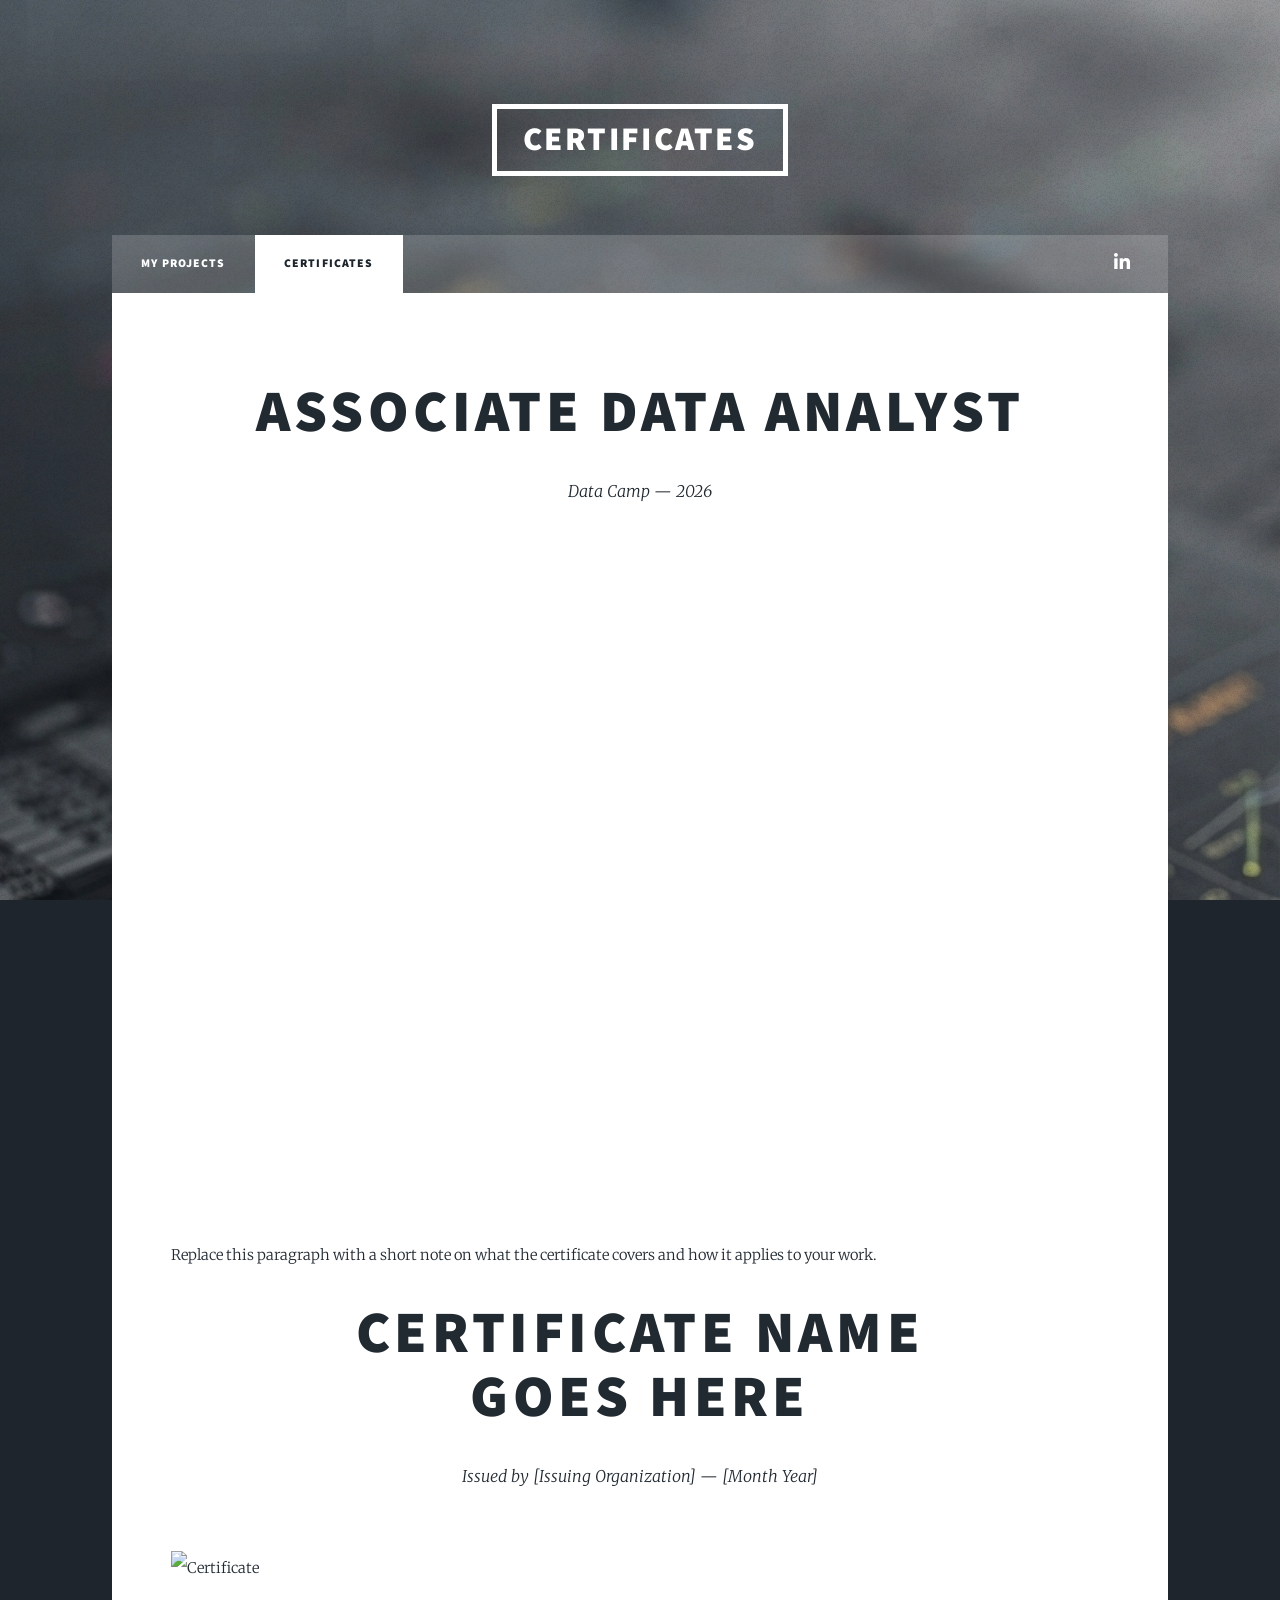
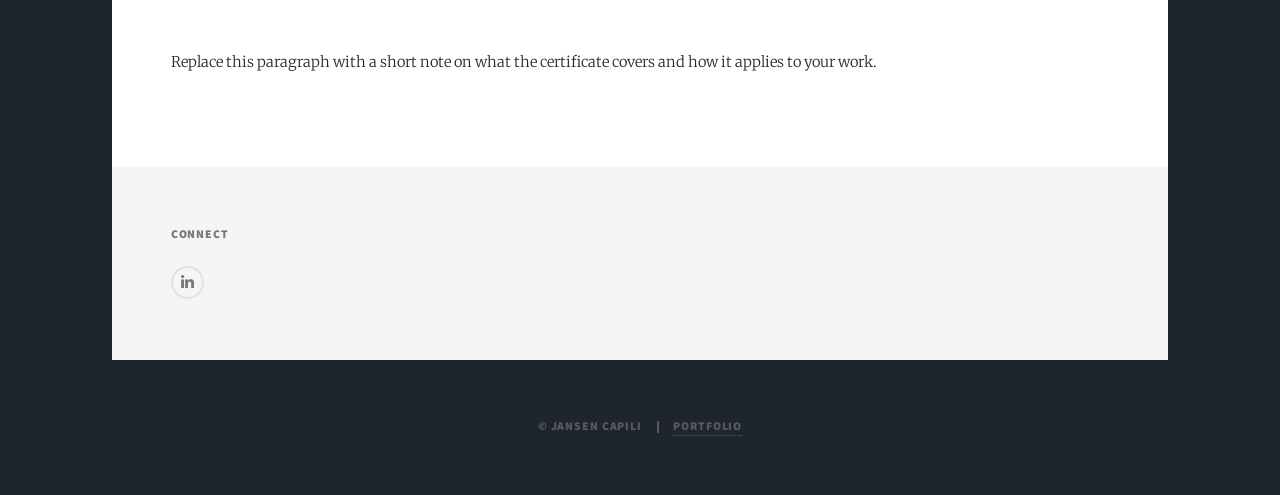
==== commit ad1f8a16: "Embed PDF certificate using iframe in HTML" ====
--- a/certificate.html
+++ b/certificate.html
@@ -37,7 +37,8 @@
 									<h1>Associate Data Analyst<br /></h1>
 									<p>Data Camp — 2026</p>
 								</header>
-								<div class="image main"><img src="Certificates/Associate Data Analyst.pdf" alt="Certificate" /></div>
+								<div class="image main">
+    							<iframe src="Certificates/Associate%20Data%20Analyst.pdf" width="100%" height="600px"  style="border: none;">  </iframe></div>
 								<p>Replace this paragraph with a short note on what the certificate covers and how it applies to your work.</p>
 
 								<header class="major">
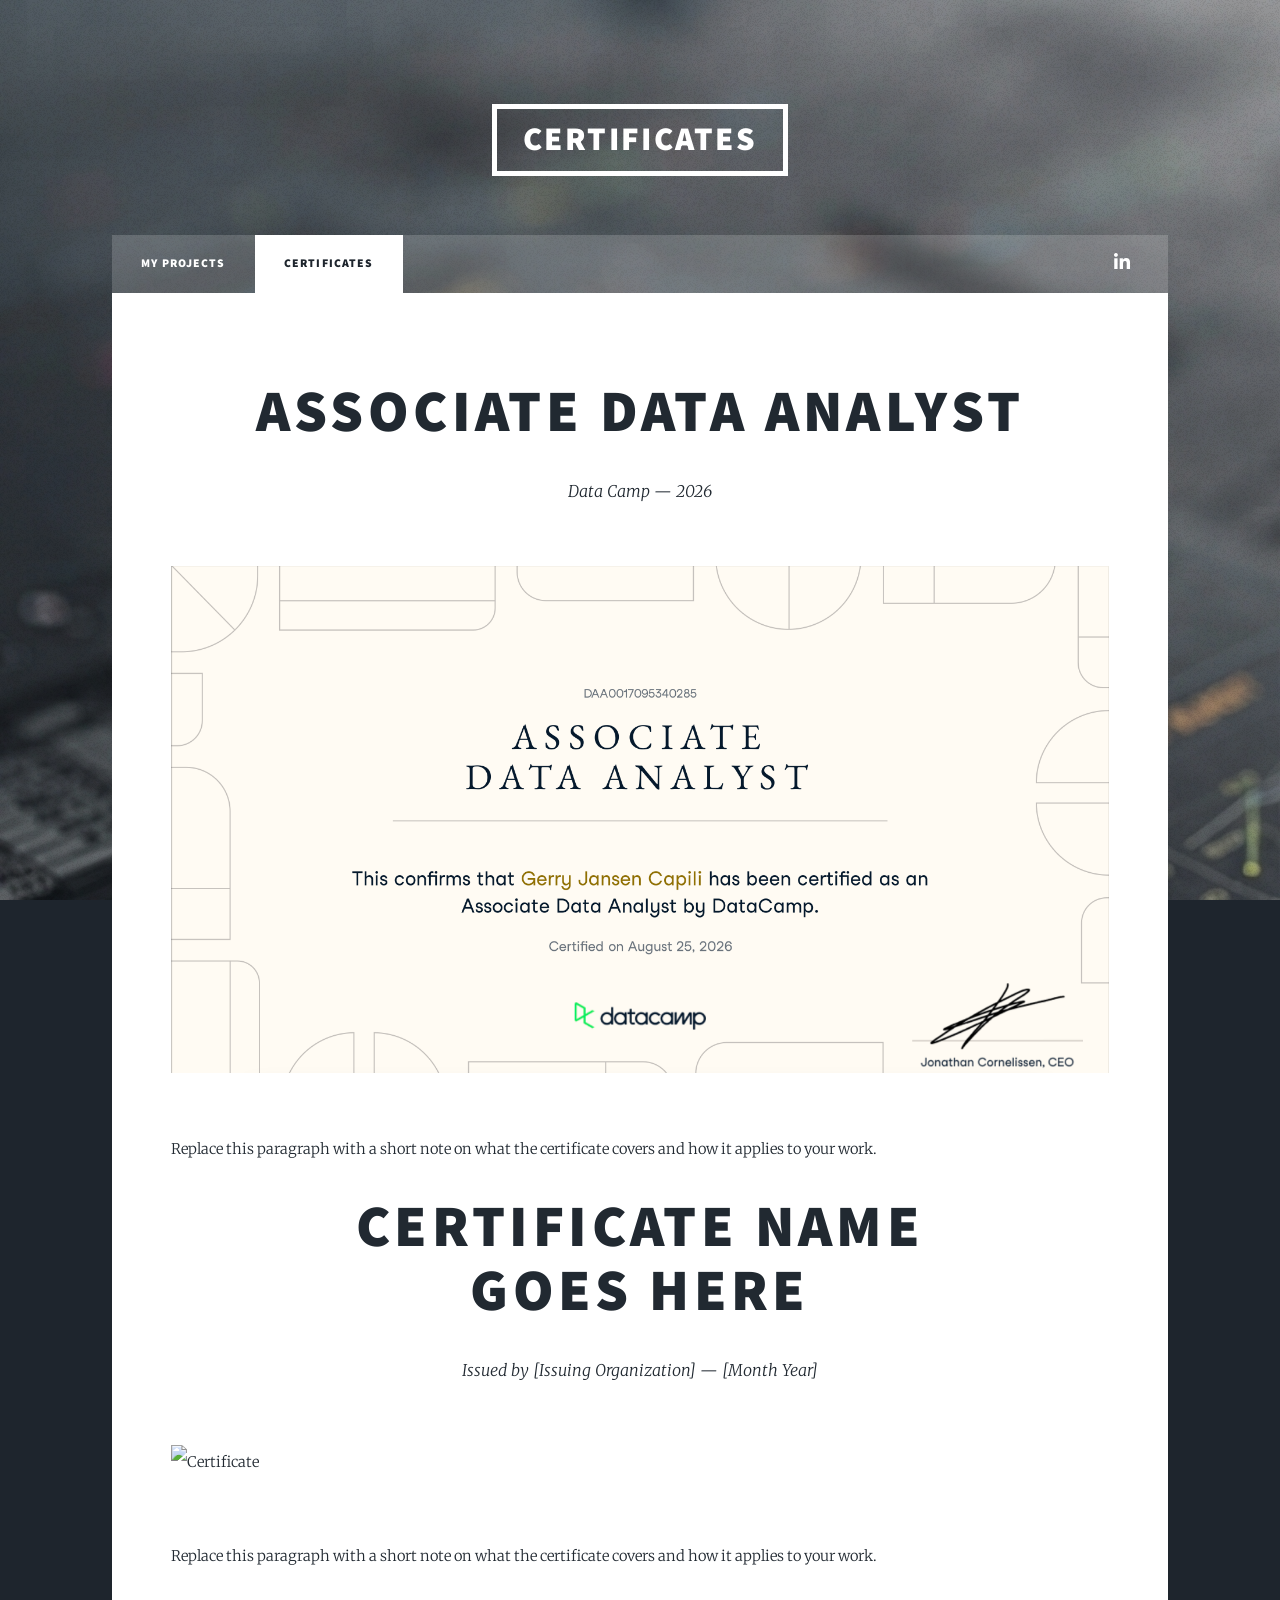
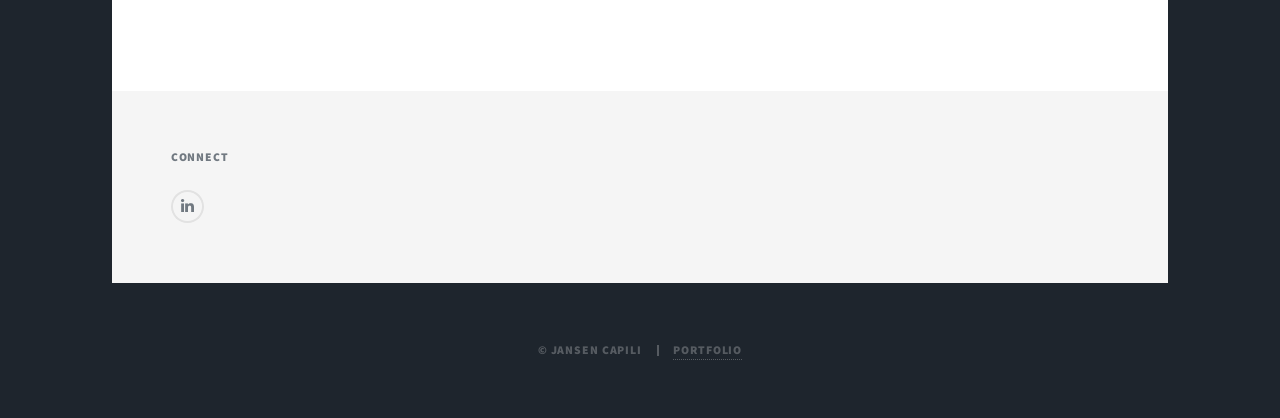
==== commit 2f4cb3a6: "Update certificate display from PDF to image Replaced PDF iframe with image for the certificate disp" ====
--- a/certificate.html
+++ b/certificate.html
@@ -38,7 +38,7 @@
 									<p>Data Camp — 2026</p>
 								</header>
 								<div class="image main">
-    							<iframe src="Certificates/Associate%20Data%20Analyst.pdf" width="100%" height="600px"  style="border: none;">  </iframe></div>
+								<div class="image main"><img src="Certificates/Associate Data Analyst.png" alt="Certificate" /></div>
 								<p>Replace this paragraph with a short note on what the certificate covers and how it applies to your work.</p>
 
 								<header class="major">
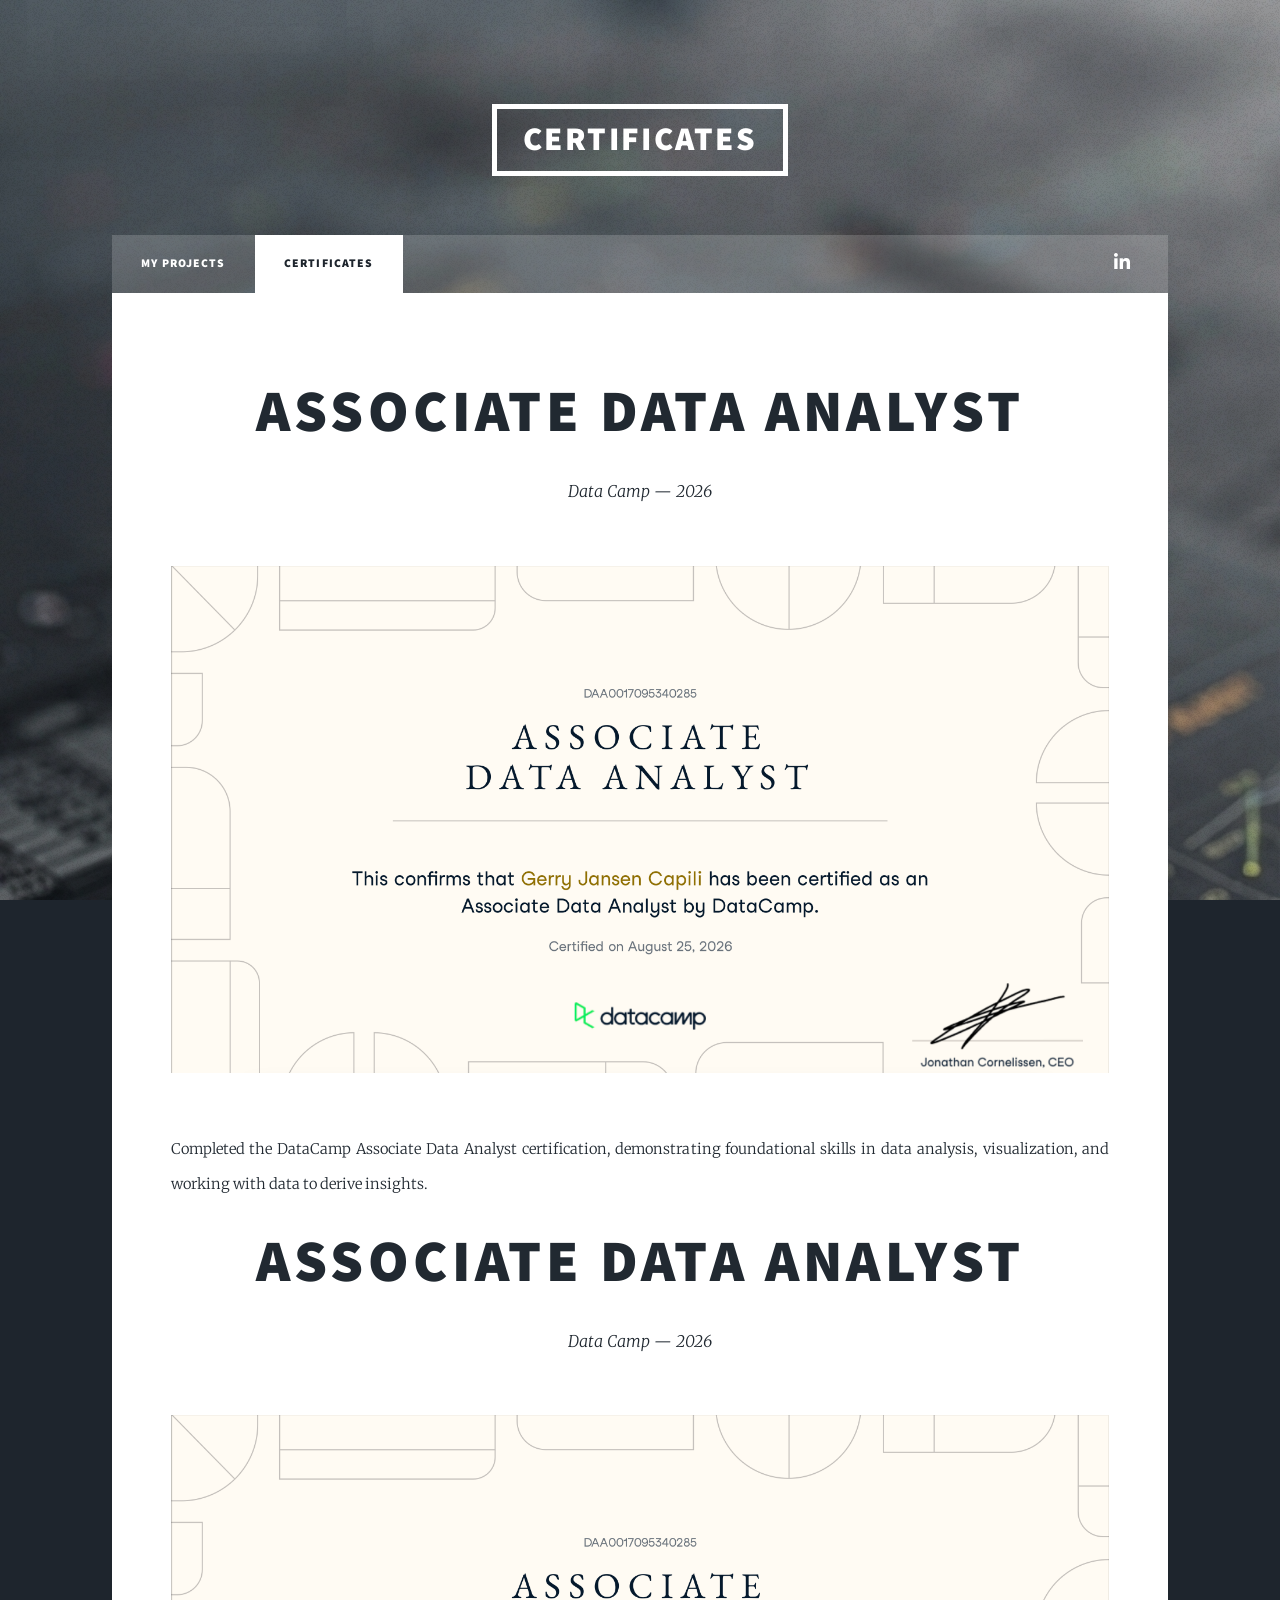
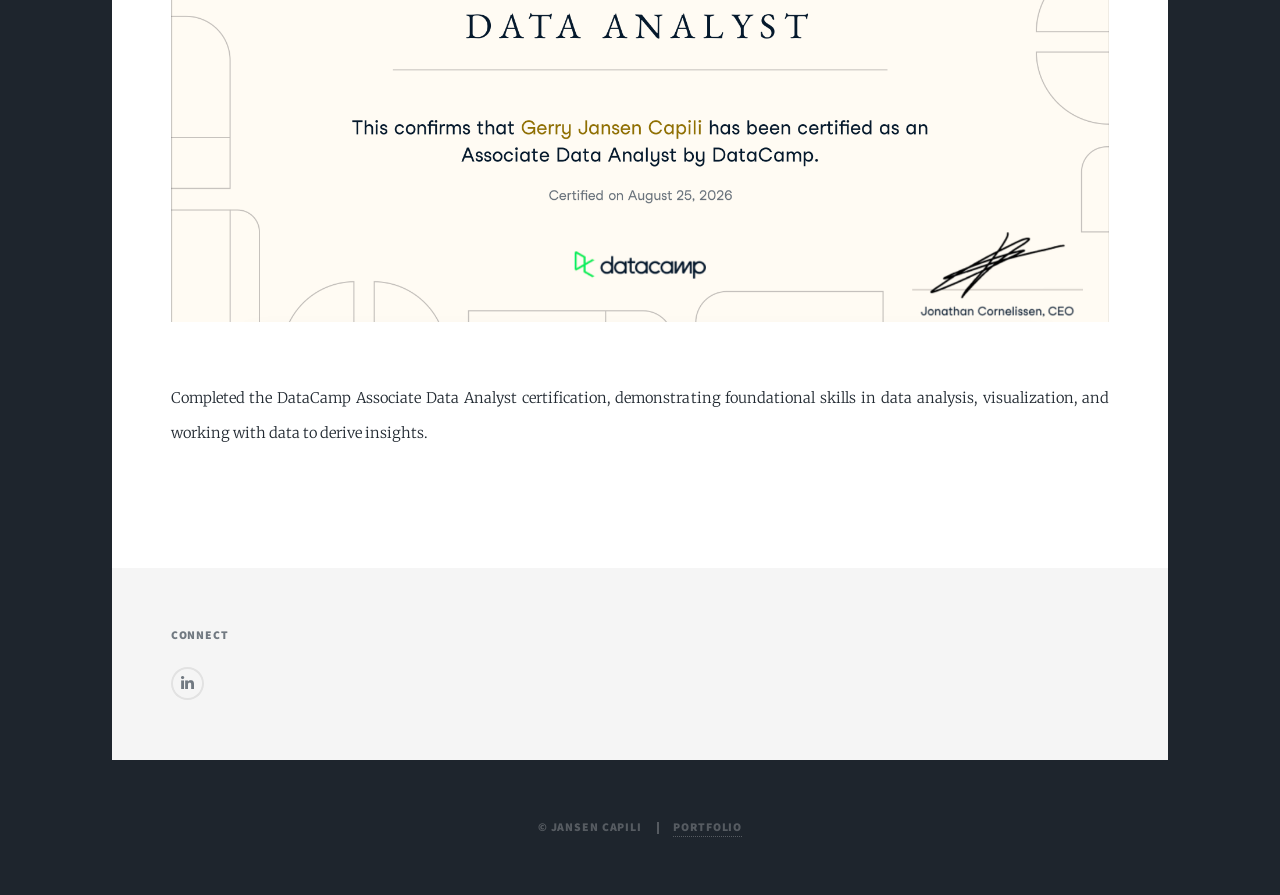
==== commit 92d8f5a0: "Update certificate information and description Updated the certificate details to reflect the comple" ====
--- a/certificate.html
+++ b/certificate.html
@@ -39,15 +39,15 @@
 								</header>
 								<div class="image main">
 								<div class="image main"><img src="Certificates/Associate Data Analyst.png" alt="Certificate" /></div>
-								<p>Replace this paragraph with a short note on what the certificate covers and how it applies to your work.</p>
+								<p>Completed the DataCamp Associate Data Analyst certification, demonstrating foundational skills in data analysis, visualization, and working with data to derive insights.</p>
 
 								<header class="major">
-									<h1>Certificate Name<br />
-									Goes Here</h1>
-									<p>Issued by [Issuing Organization] — [Month Year]</p>
+								<h1>Associate Data Analyst<br /></h1>
+								<p>Data Camp — 2026</p>
 								</header>
-								<div class="image main"><img src="images/certificate.jpg" alt="Certificate" /></div>
-								<p>Replace this paragraph with a short note on what the certificate covers and how it applies to your work.</p>
+								<div class="image main">
+								<div class="image main"><img src="Certificates/Associate Data Analyst.png" alt="Certificate" /></div>
+								<p>Completed the DataCamp Associate Data Analyst certification, demonstrating foundational skills in data analysis, visualization, and working with data to derive insights.</p>
 
 							</section>
 
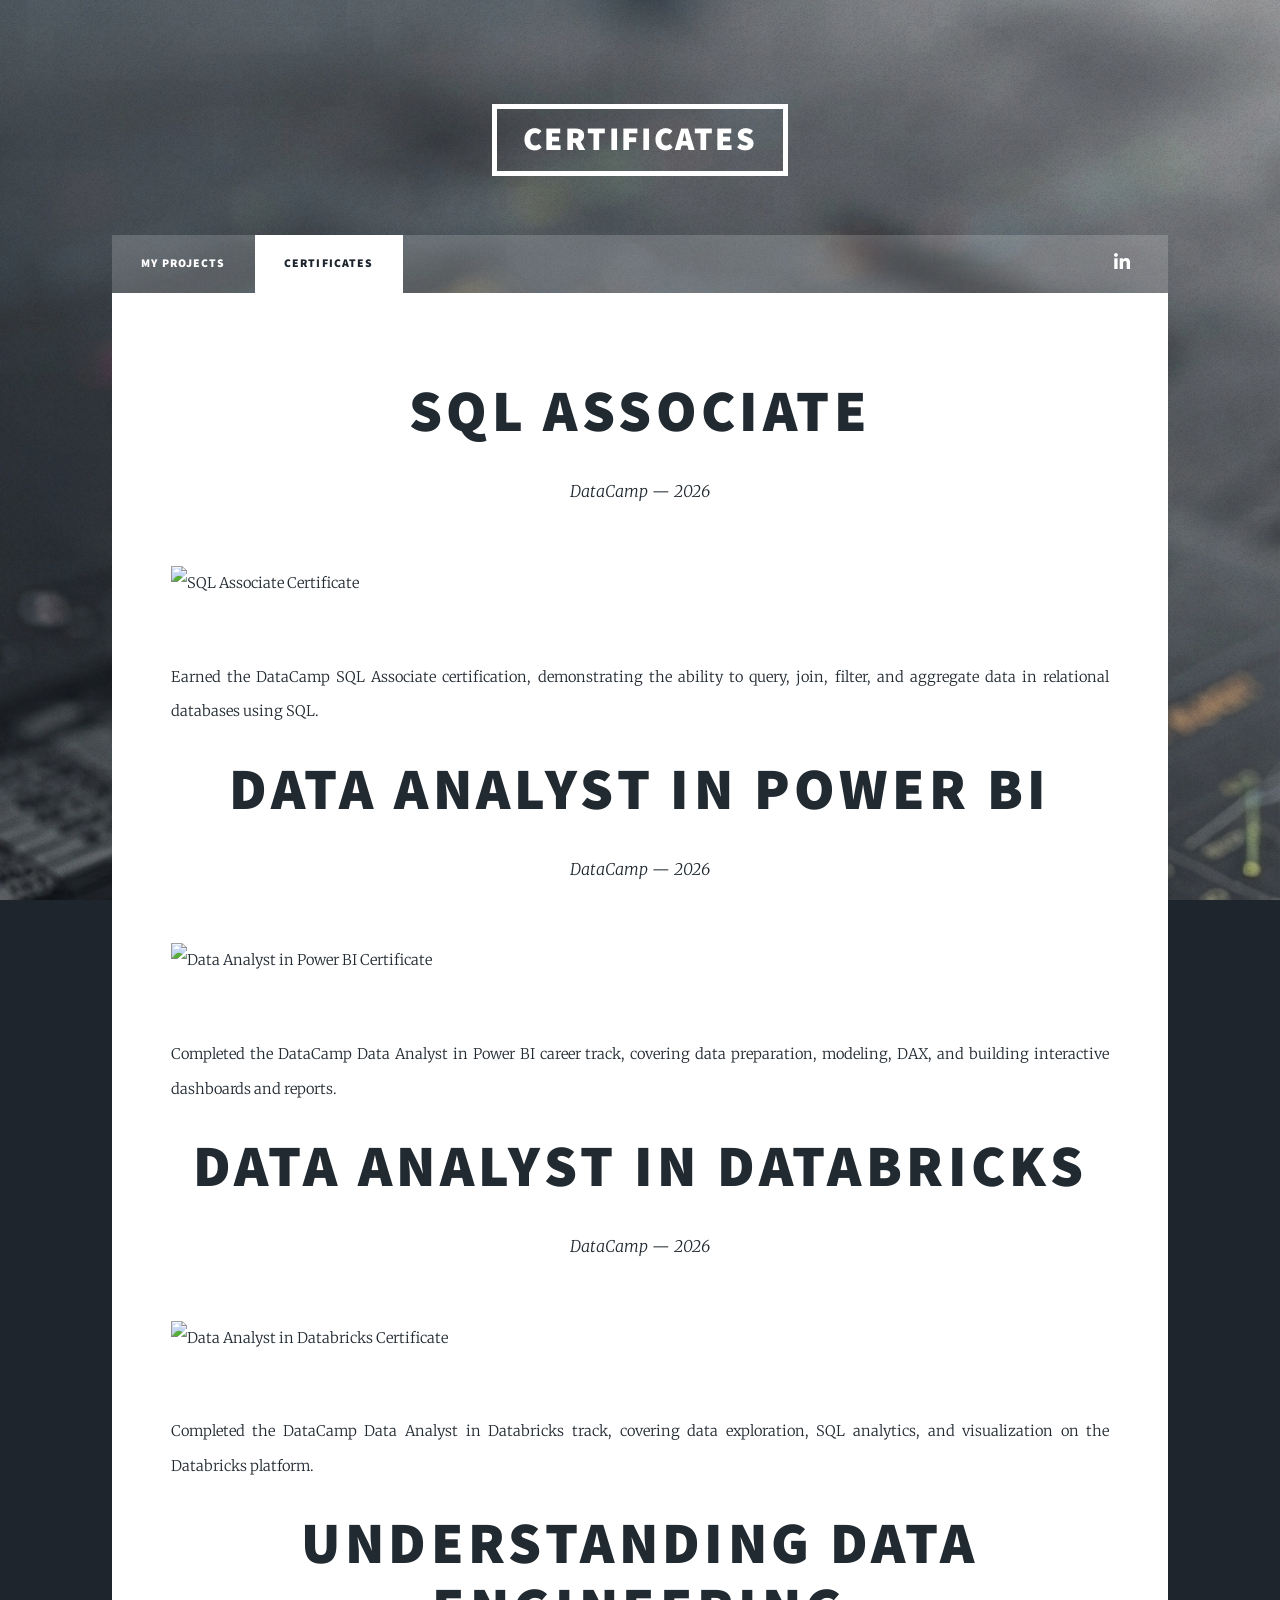
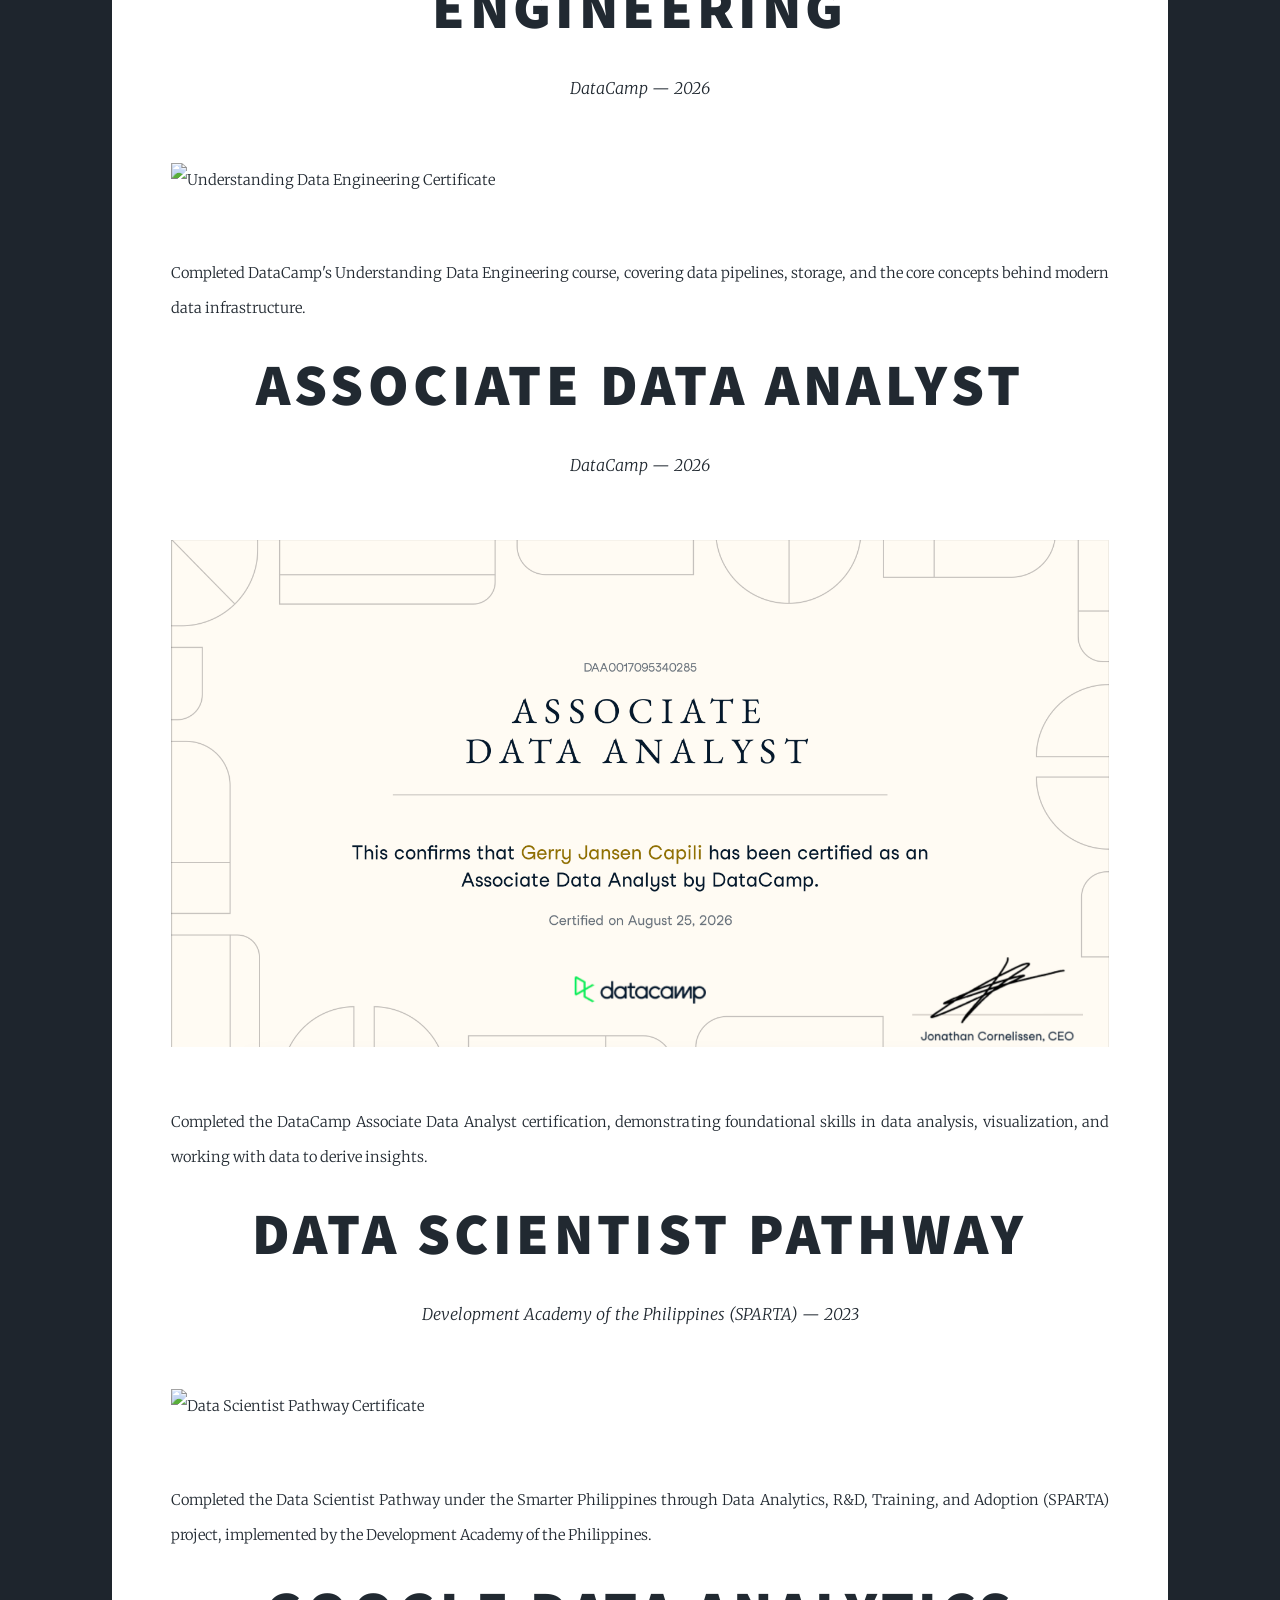
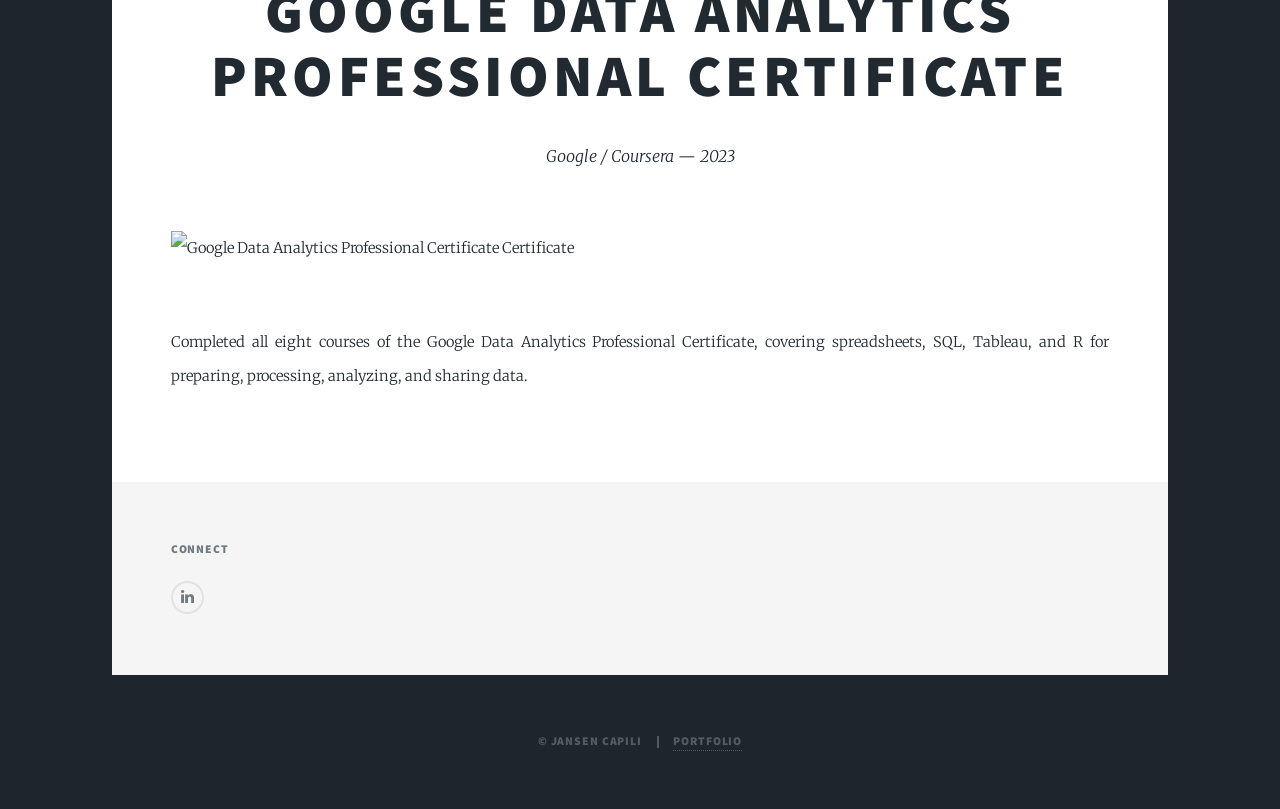
==== commit db64a871: "Add multiple DataCamp certification sections" ====
--- a/certificate.html
+++ b/certificate.html
@@ -33,21 +33,55 @@
 
 						<!-- Post -->
 							<section class="post">
+
+								<header class="major">
+									<h1>SQL Associate<br /></h1>
+									<p>DataCamp — 2026</p>
+								</header>
+								<div class="image main"><img src="Certificates/Associate SQL.png" alt="SQL Associate Certificate" /></div>
+								<p>Earned the DataCamp SQL Associate certification, demonstrating the ability to query, join, filter, and aggregate data in relational databases using SQL.</p>
+
+								<header class="major">
+									<h1>Data Analyst in Power BI<br /></h1>
+									<p>DataCamp — 2026</p>
+								</header>
+								<div class="image main"><img src="Certificates/Data Analyst in Power BI.png" alt="Data Analyst in Power BI Certificate" /></div>
+								<p>Completed the DataCamp Data Analyst in Power BI career track, covering data preparation, modeling, DAX, and building interactive dashboards and reports.</p>
+
+								<header class="major">
+									<h1>Data Analyst in Databricks<br /></h1>
+									<p>DataCamp — 2026</p>
+								</header>
+								<div class="image main"><img src="Certificates/Data Analyst in Databricks.png" alt="Data Analyst in Databricks Certificate" /></div>
+								<p>Completed the DataCamp Data Analyst in Databricks track, covering data exploration, SQL analytics, and visualization on the Databricks platform.</p>
+
+								<header class="major">
+									<h1>Understanding Data Engineering<br /></h1>
+									<p>DataCamp — 2026</p>
+								</header>
+								<div class="image main"><img src="Certificates/Understanding Data Engineering.png" alt="Understanding Data Engineering Certificate" /></div>
+								<p>Completed DataCamp's Understanding Data Engineering course, covering data pipelines, storage, and the core concepts behind modern data infrastructure.</p>
+
 								<header class="major">
 									<h1>Associate Data Analyst<br /></h1>
-									<p>Data Camp — 2026</p>
+									<p>DataCamp — 2026</p>
 								</header>
-								<div class="image main">
-								<div class="image main"><img src="Certificates/Associate Data Analyst.png" alt="Certificate" /></div>
+								<div class="image main"><img src="Certificates/Associate Data Analyst.png" alt="Associate Data Analyst Certificate" /></div>
 								<p>Completed the DataCamp Associate Data Analyst certification, demonstrating foundational skills in data analysis, visualization, and working with data to derive insights.</p>
 
 								<header class="major">
-								<h1>Associate Data Analyst<br /></h1>
-								<p>Data Camp — 2026</p>
+									<h1>Data Scientist Pathway<br /></h1>
+									<p>Development Academy of the Philippines (SPARTA) — 2023</p>
 								</header>
-								<div class="image main">
-								<div class="image main"><img src="Certificates/Associate Data Analyst.png" alt="Certificate" /></div>
-								<p>Completed the DataCamp Associate Data Analyst certification, demonstrating foundational skills in data analysis, visualization, and working with data to derive insights.</p>
+								<div class="image main"><img src="Certificates/Data Scientist Pathway.png" alt="Data Scientist Pathway Certificate" /></div>
+								<p>Completed the Data Scientist Pathway under the Smarter Philippines through Data Analytics, R&amp;D, Training, and Adoption (SPARTA) project, implemented by the Development Academy of the Philippines.</p>
+
+								<header class="major">
+									<h1>Google Data Analytics Professional Certificate<br /></h1>
+									<p>Google / Coursera — 2023</p>
+								</header>
+								<div class="image main"><img src="Certificates/GoogleDataAnalytics.png" alt="Google Data Analytics Professional Certificate Certificate" /></div>
+								<p>Completed all eight courses of the Google Data Analytics Professional Certificate, covering spreadsheets, SQL, Tableau, and R for preparing, processing, analyzing, and sharing data.</p>
 
 							</section>
 
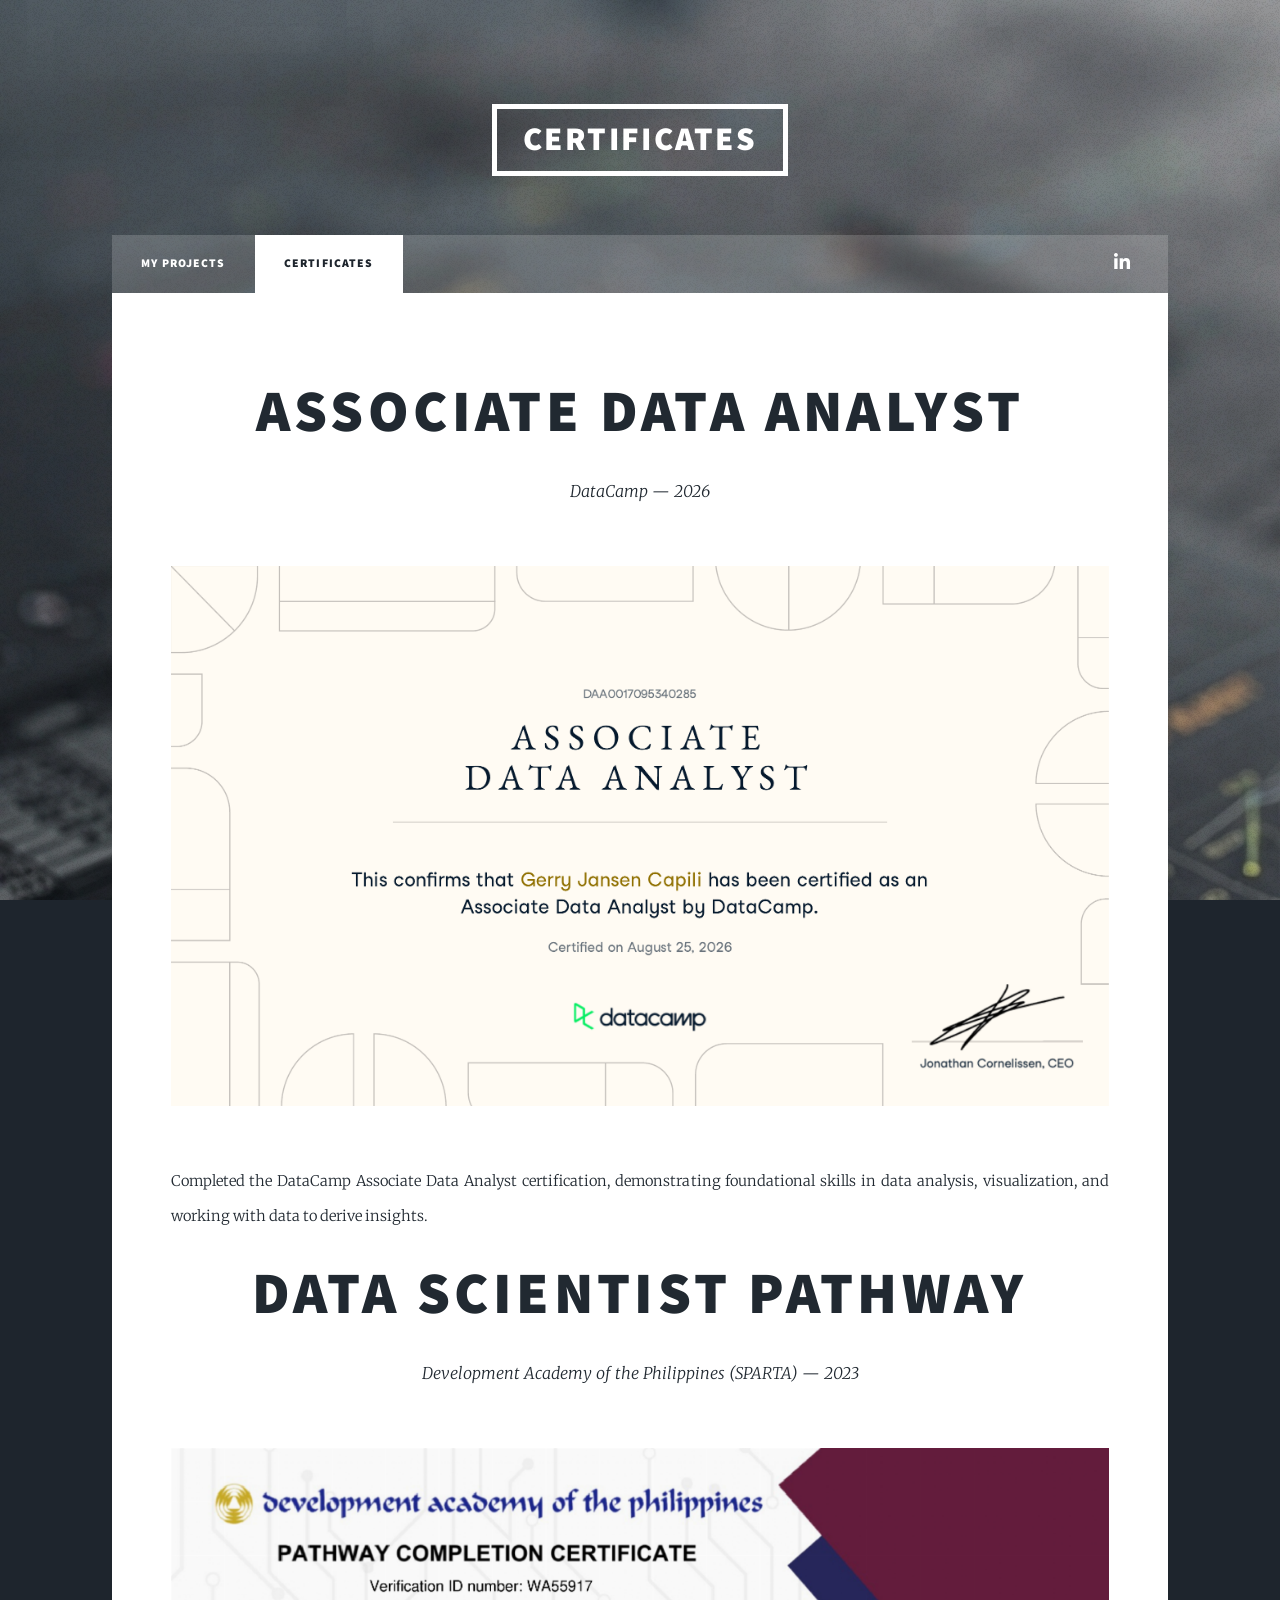
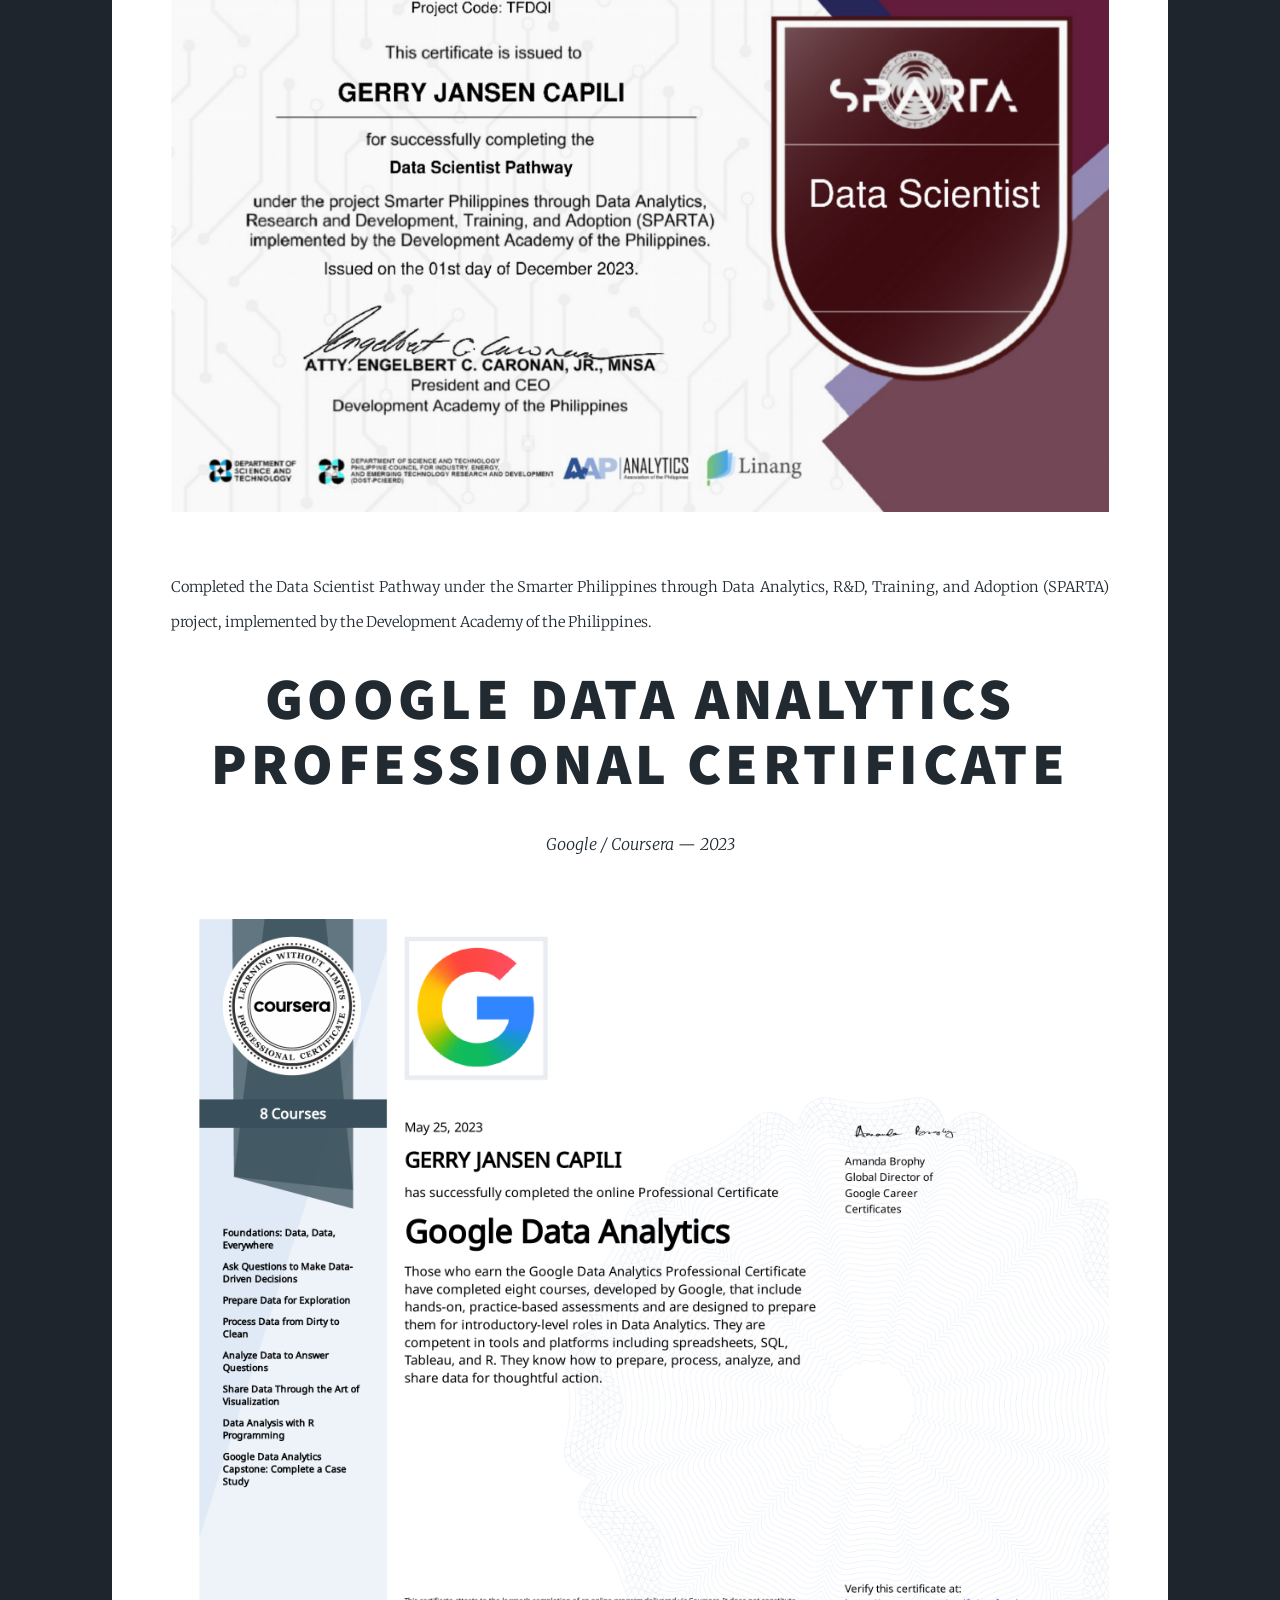
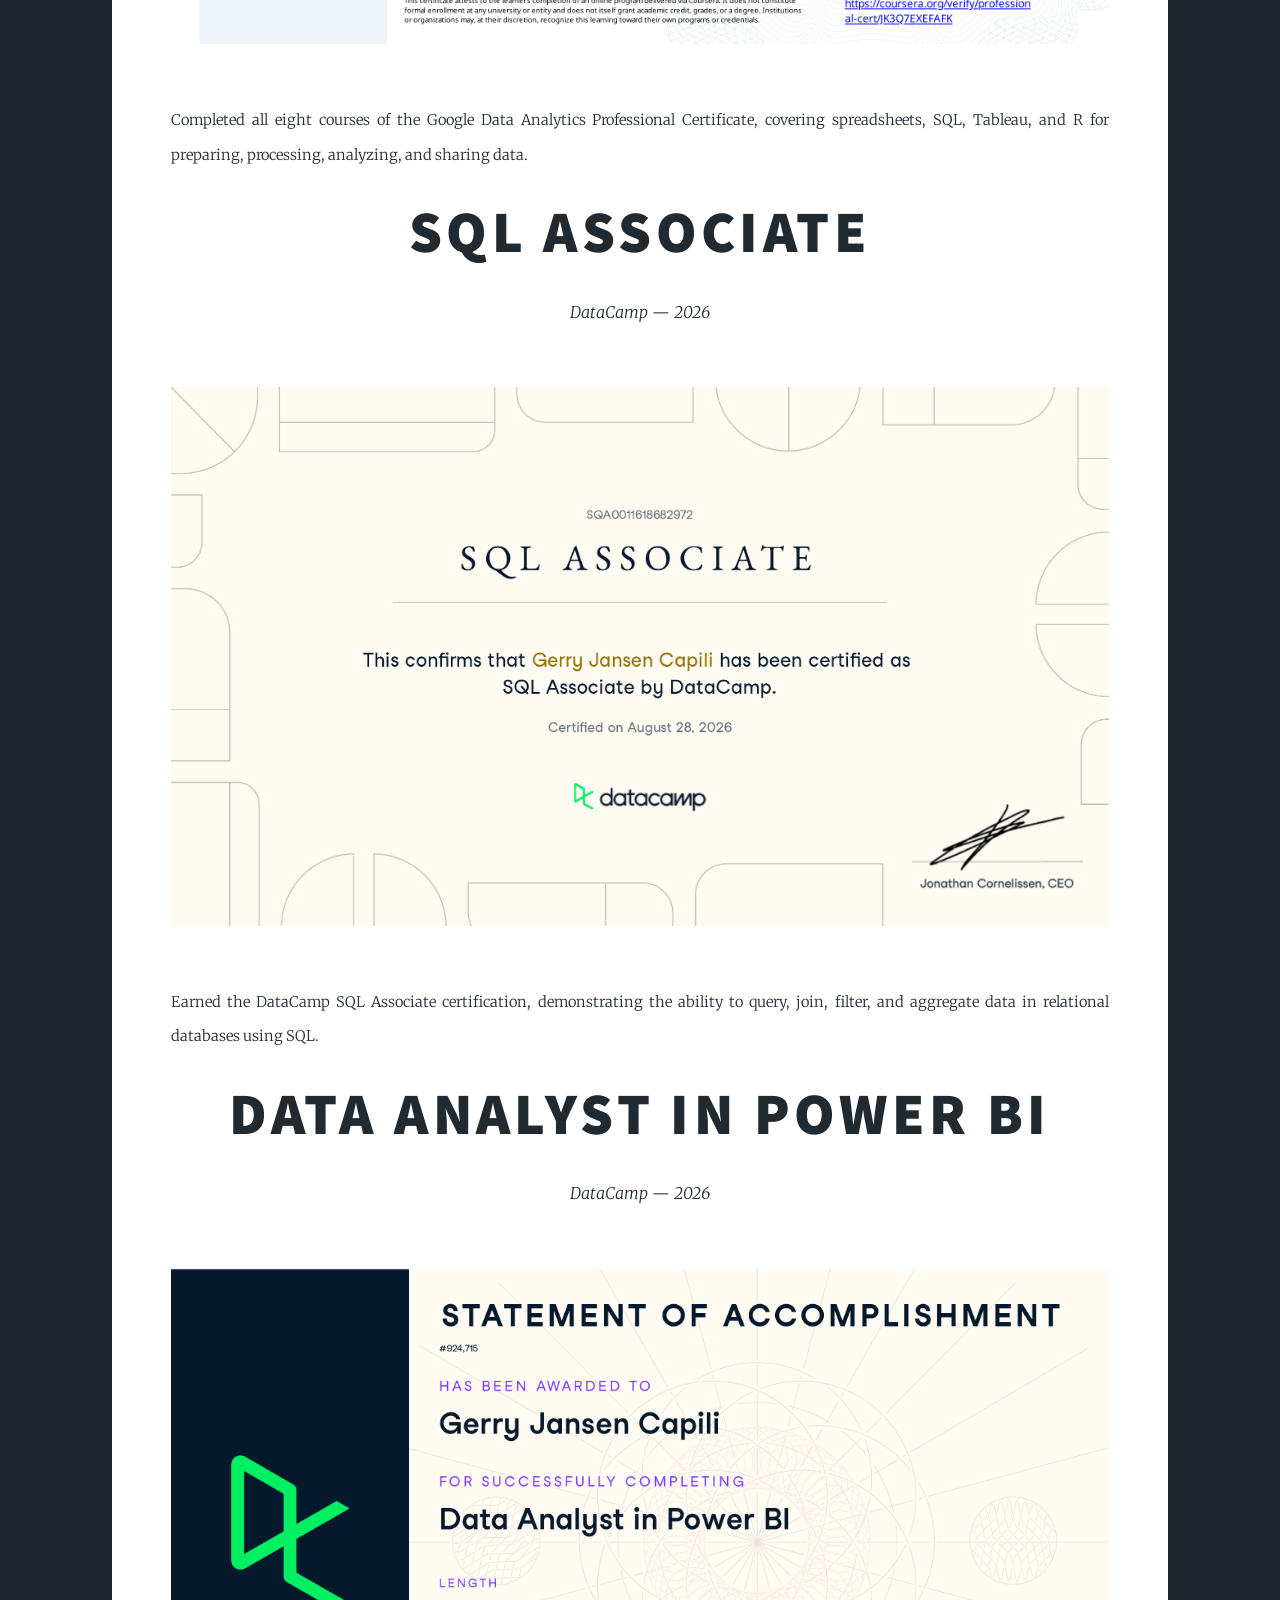
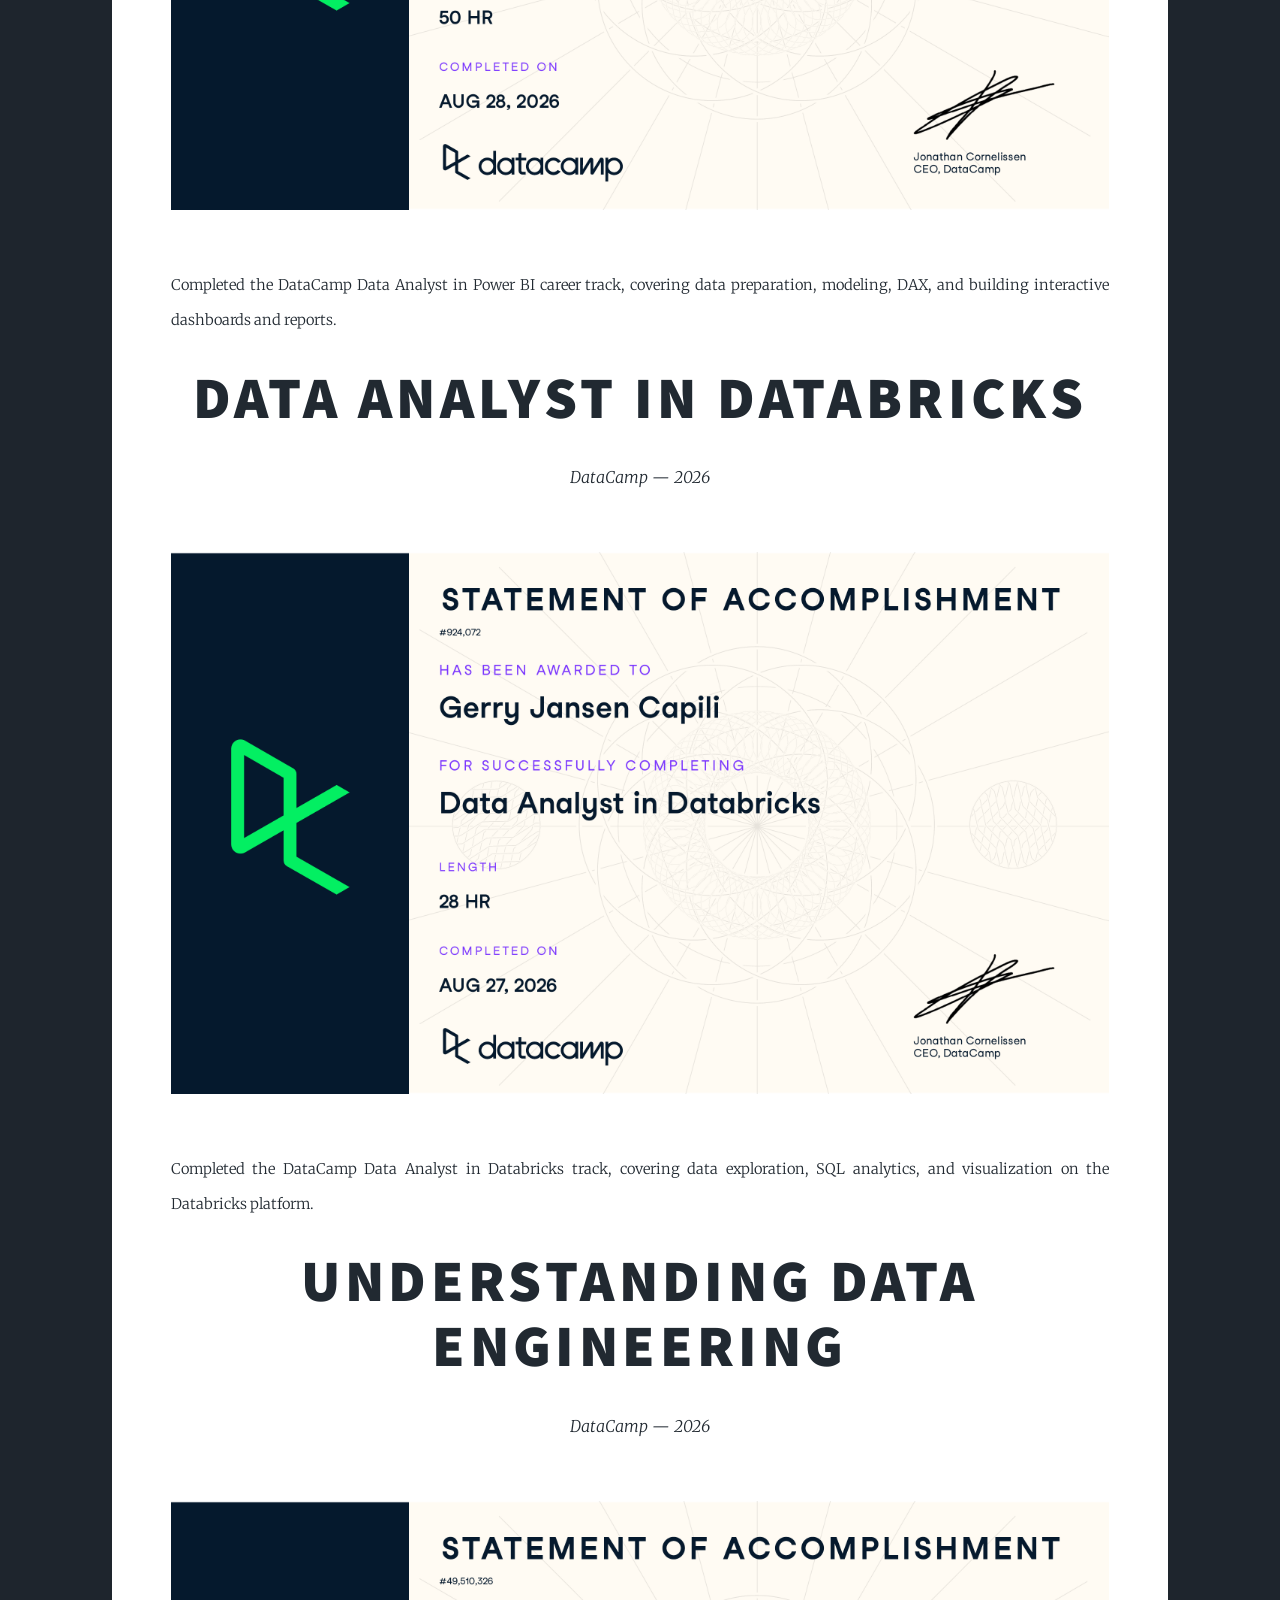
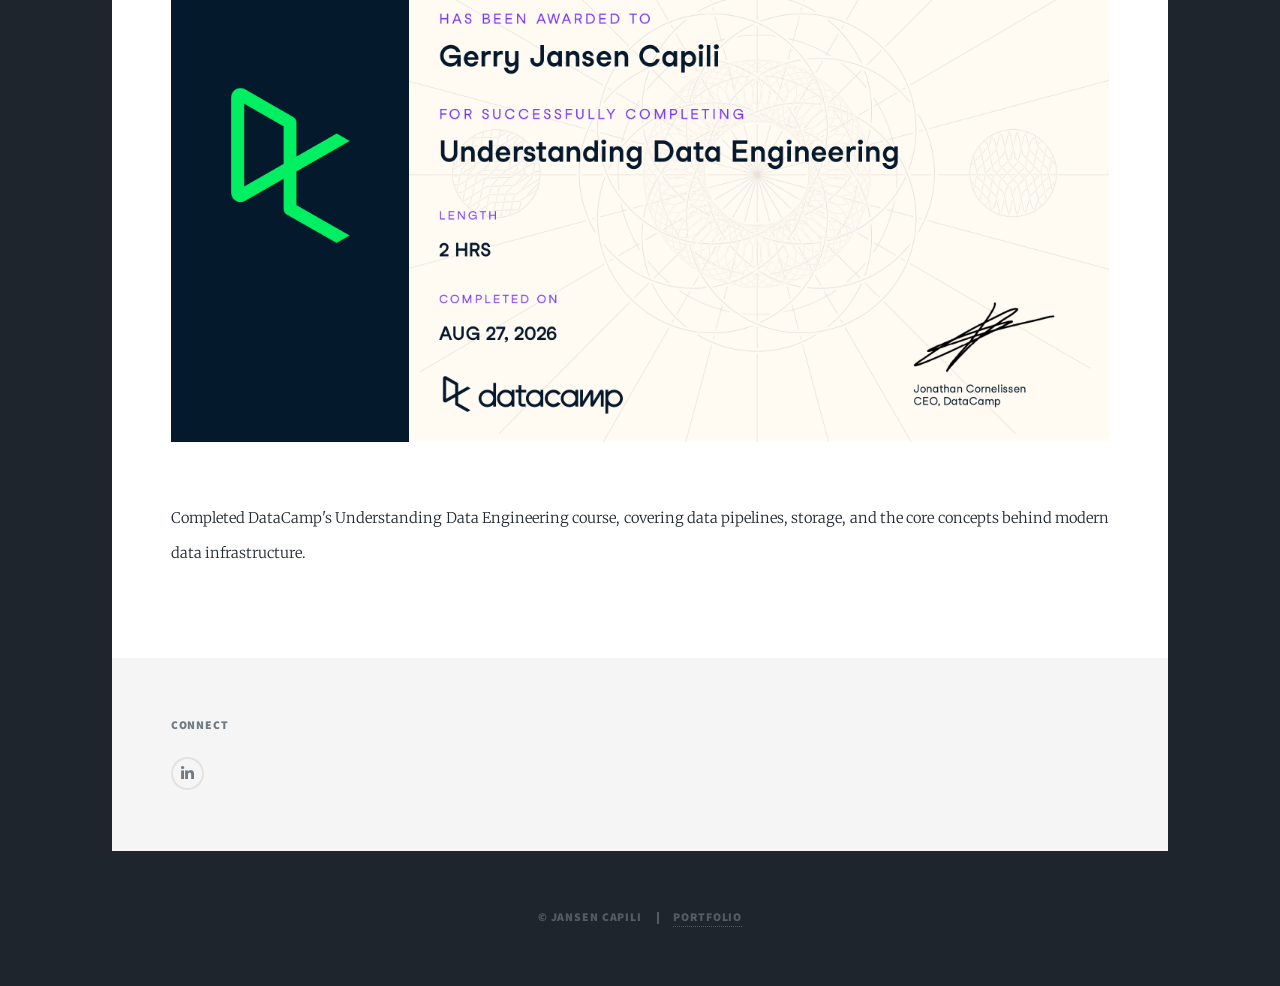
==== commit 86ffc1cf: "Refactor certificate.html to remove duplicate entries Removed duplicate sections for Associate Data " ====
--- a/certificate.html
+++ b/certificate.html
@@ -35,12 +35,33 @@
 							<section class="post">
 
 								<header class="major">
+									<h1>Associate Data Analyst<br /></h1>
+									<p>DataCamp — 2026</p>
+								</header>
+								<div class="image main"><img src="Certificates/Associate Data Analyst.png" alt="Associate Data Analyst Certificate" /></div>
+								<p>Completed the DataCamp Associate Data Analyst certification, demonstrating foundational skills in data analysis, visualization, and working with data to derive insights.</p>
+
+								<header class="major">
+									<h1>Data Scientist Pathway<br /></h1>
+									<p>Development Academy of the Philippines (SPARTA) — 2023</p>
+								</header>
+								<div class="image main"><img src="Certificates/Data Scientist Pathway.png" alt="Data Scientist Pathway Certificate" /></div>
+								<p>Completed the Data Scientist Pathway under the Smarter Philippines through Data Analytics, R&amp;D, Training, and Adoption (SPARTA) project, implemented by the Development Academy of the Philippines.</p>
+
+								<header class="major">
+									<h1>Google Data Analytics Professional Certificate<br /></h1>
+									<p>Google / Coursera — 2023</p>
+								</header>
+								<div class="image main"><img src="Certificates/GoogleDataAnalytics.png" alt="Google Data Analytics Professional Certificate Certificate" /></div>
+								<p>Completed all eight courses of the Google Data Analytics Professional Certificate, covering spreadsheets, SQL, Tableau, and R for preparing, processing, analyzing, and sharing data.</p>
+
+								<header class="major">
 									<h1>SQL Associate<br /></h1>
 									<p>DataCamp — 2026</p>
 								</header>
 								<div class="image main"><img src="Certificates/Associate SQL.png" alt="SQL Associate Certificate" /></div>
 								<p>Earned the DataCamp SQL Associate certification, demonstrating the ability to query, join, filter, and aggregate data in relational databases using SQL.</p>
-
+								
 								<header class="major">
 									<h1>Data Analyst in Power BI<br /></h1>
 									<p>DataCamp — 2026</p>
@@ -61,27 +82,6 @@
 								</header>
 								<div class="image main"><img src="Certificates/Understanding Data Engineering.png" alt="Understanding Data Engineering Certificate" /></div>
 								<p>Completed DataCamp's Understanding Data Engineering course, covering data pipelines, storage, and the core concepts behind modern data infrastructure.</p>
-
-								<header class="major">
-									<h1>Associate Data Analyst<br /></h1>
-									<p>DataCamp — 2026</p>
-								</header>
-								<div class="image main"><img src="Certificates/Associate Data Analyst.png" alt="Associate Data Analyst Certificate" /></div>
-								<p>Completed the DataCamp Associate Data Analyst certification, demonstrating foundational skills in data analysis, visualization, and working with data to derive insights.</p>
-
-								<header class="major">
-									<h1>Data Scientist Pathway<br /></h1>
-									<p>Development Academy of the Philippines (SPARTA) — 2023</p>
-								</header>
-								<div class="image main"><img src="Certificates/Data Scientist Pathway.png" alt="Data Scientist Pathway Certificate" /></div>
-								<p>Completed the Data Scientist Pathway under the Smarter Philippines through Data Analytics, R&amp;D, Training, and Adoption (SPARTA) project, implemented by the Development Academy of the Philippines.</p>
-
-								<header class="major">
-									<h1>Google Data Analytics Professional Certificate<br /></h1>
-									<p>Google / Coursera — 2023</p>
-								</header>
-								<div class="image main"><img src="Certificates/GoogleDataAnalytics.png" alt="Google Data Analytics Professional Certificate Certificate" /></div>
-								<p>Completed all eight courses of the Google Data Analytics Professional Certificate, covering spreadsheets, SQL, Tableau, and R for preparing, processing, analyzing, and sharing data.</p>
 
 							</section>
 
